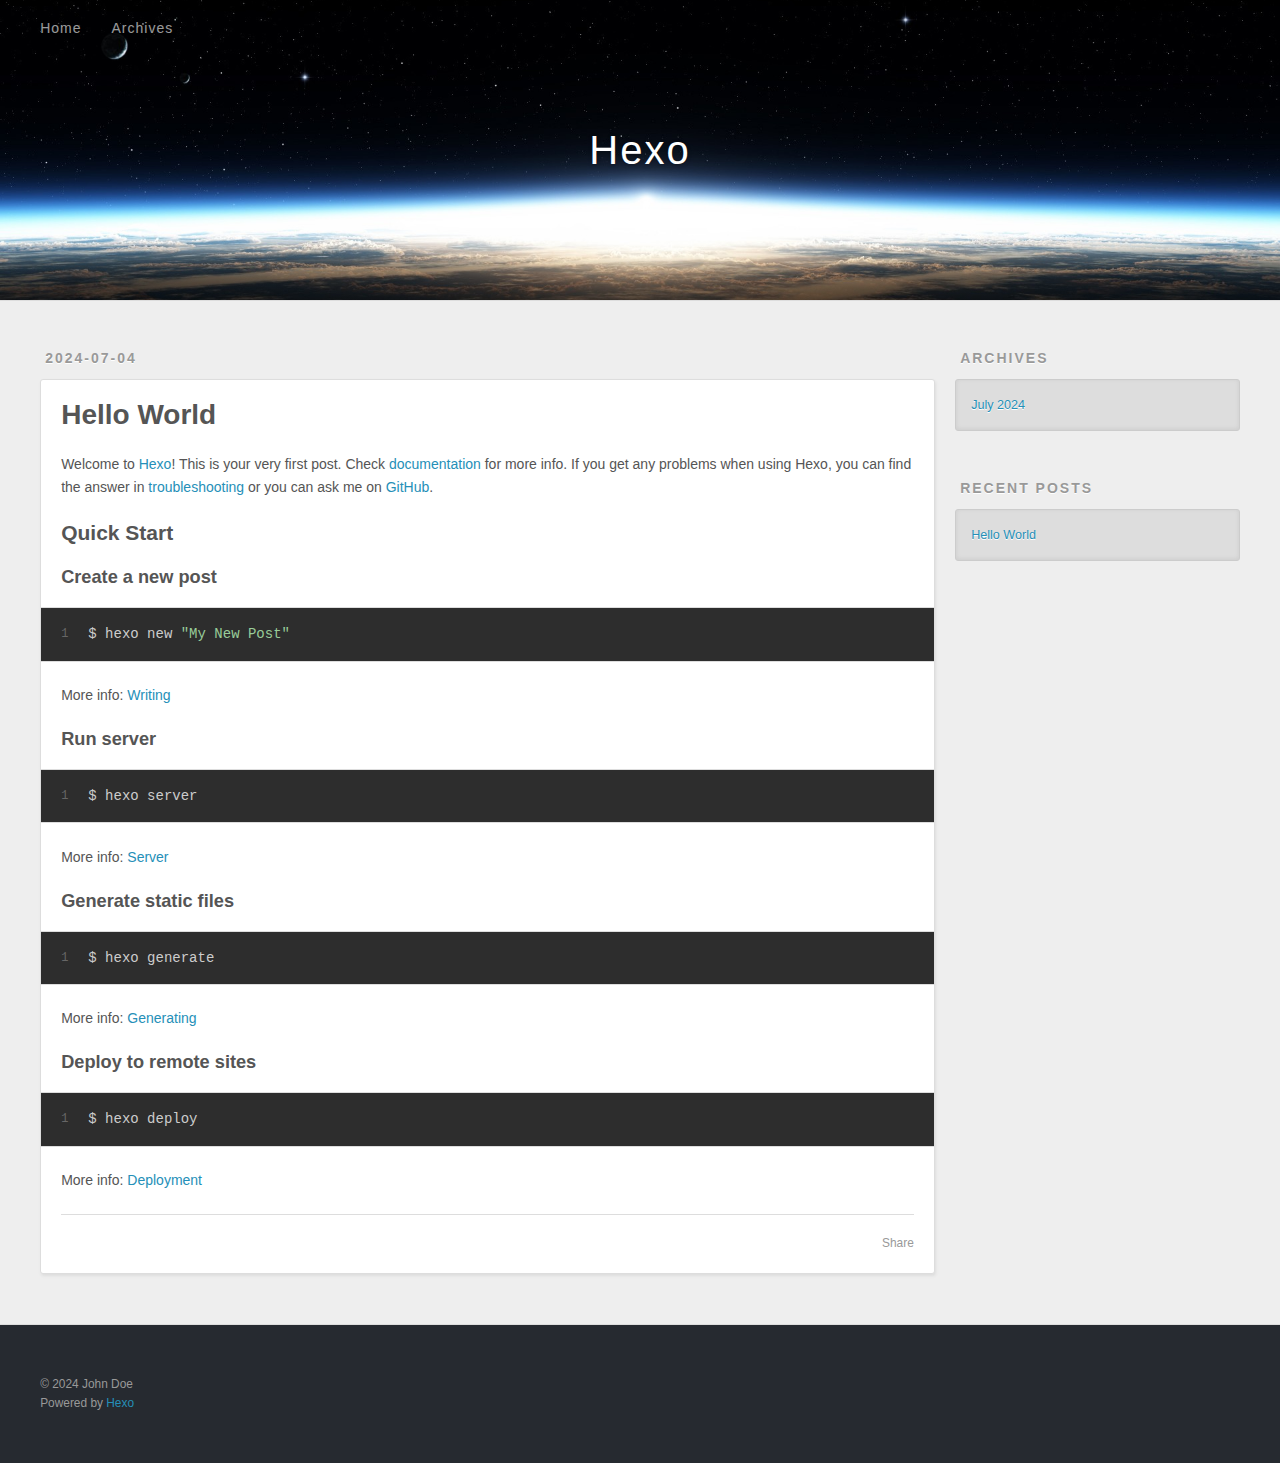
==== index.html @ 5d7293ec "Site updated: 2024-07-04 02:54:31" ====
<!DOCTYPE html>
<html>
<head>
  <meta charset="utf-8">
  
  
  <title>Hexo</title>
  <meta name="viewport" content="width=device-width, initial-scale=1, shrink-to-fit=no">
  <meta property="og:type" content="website">
<meta property="og:title" content="Hexo">
<meta property="og:url" content="http://example.com/index.html">
<meta property="og:site_name" content="Hexo">
<meta property="og:locale" content="en_US">
<meta property="article:author" content="John Doe">
<meta name="twitter:card" content="summary">
  
    <link rel="alternate" href="/atom.xml" title="Hexo" type="application/atom+xml">
  
  
    <link rel="shortcut icon" href="/favicon.png">
  
  
  
<link rel="stylesheet" href="/css/style.css">

  
    
<link rel="stylesheet" href="/fancybox/jquery.fancybox.min.css">

  
  
<meta name="generator" content="Hexo 7.3.0"></head>

<body>
  <div id="container">
    <div id="wrap">
      <header id="header">
  <div id="banner"></div>
  <div id="header-outer" class="outer">
    <div id="header-title" class="inner">
      <h1 id="logo-wrap">
        <a href="/" id="logo">Hexo</a>
      </h1>
      
    </div>
    <div id="header-inner" class="inner">
      <nav id="main-nav">
        <a id="main-nav-toggle" class="nav-icon"><span class="fa fa-bars"></span></a>
        
          <a class="main-nav-link" href="/">Home</a>
        
          <a class="main-nav-link" href="/archives">Archives</a>
        
      </nav>
      <nav id="sub-nav">
        
        
          <a class="nav-icon" href="/atom.xml" title="RSS Feed"><span class="fa fa-rss"></span></a>
        
        <a class="nav-icon nav-search-btn" title="Search"><span class="fa fa-search"></span></a>
      </nav>
      <div id="search-form-wrap">
        <form action="//google.com/search" method="get" accept-charset="UTF-8" class="search-form"><input type="search" name="q" class="search-form-input" placeholder="Search"><button type="submit" class="search-form-submit">&#xF002;</button><input type="hidden" name="sitesearch" value="http://example.com"></form>
      </div>
    </div>
  </div>
</header>

      <div class="outer">
        <section id="main">
  
    <article id="post-hello-world" class="h-entry article article-type-post" itemprop="blogPost" itemscope itemtype="https://schema.org/BlogPosting">
  <div class="article-meta">
    <a href="/2024/07/04/hello-world/" class="article-date">
  <time class="dt-published" datetime="2024-07-03T16:34:32.944Z" itemprop="datePublished">2024-07-04</time>
</a>
    
  </div>
  <div class="article-inner">
    
    
      <header class="article-header">
        
  
    <h1 itemprop="name">
      <a class="p-name article-title" href="/2024/07/04/hello-world/">Hello World</a>
    </h1>
  

      </header>
    
    <div class="e-content article-entry" itemprop="articleBody">
      
        <p>Welcome to <a target="_blank" rel="noopener" href="https://hexo.io/">Hexo</a>! This is your very first post. Check <a target="_blank" rel="noopener" href="https://hexo.io/docs/">documentation</a> for more info. If you get any problems when using Hexo, you can find the answer in <a target="_blank" rel="noopener" href="https://hexo.io/docs/troubleshooting.html">troubleshooting</a> or you can ask me on <a target="_blank" rel="noopener" href="https://github.com/hexojs/hexo/issues">GitHub</a>.</p>
<h2 id="Quick-Start"><a href="#Quick-Start" class="headerlink" title="Quick Start"></a>Quick Start</h2><h3 id="Create-a-new-post"><a href="#Create-a-new-post" class="headerlink" title="Create a new post"></a>Create a new post</h3><figure class="highlight bash"><table><tr><td class="gutter"><pre><span class="line">1</span><br></pre></td><td class="code"><pre><span class="line">$ hexo new <span class="string">&quot;My New Post&quot;</span></span><br></pre></td></tr></table></figure>

<p>More info: <a target="_blank" rel="noopener" href="https://hexo.io/docs/writing.html">Writing</a></p>
<h3 id="Run-server"><a href="#Run-server" class="headerlink" title="Run server"></a>Run server</h3><figure class="highlight bash"><table><tr><td class="gutter"><pre><span class="line">1</span><br></pre></td><td class="code"><pre><span class="line">$ hexo server</span><br></pre></td></tr></table></figure>

<p>More info: <a target="_blank" rel="noopener" href="https://hexo.io/docs/server.html">Server</a></p>
<h3 id="Generate-static-files"><a href="#Generate-static-files" class="headerlink" title="Generate static files"></a>Generate static files</h3><figure class="highlight bash"><table><tr><td class="gutter"><pre><span class="line">1</span><br></pre></td><td class="code"><pre><span class="line">$ hexo generate</span><br></pre></td></tr></table></figure>

<p>More info: <a target="_blank" rel="noopener" href="https://hexo.io/docs/generating.html">Generating</a></p>
<h3 id="Deploy-to-remote-sites"><a href="#Deploy-to-remote-sites" class="headerlink" title="Deploy to remote sites"></a>Deploy to remote sites</h3><figure class="highlight bash"><table><tr><td class="gutter"><pre><span class="line">1</span><br></pre></td><td class="code"><pre><span class="line">$ hexo deploy</span><br></pre></td></tr></table></figure>

<p>More info: <a target="_blank" rel="noopener" href="https://hexo.io/docs/one-command-deployment.html">Deployment</a></p>

      
    </div>
    <footer class="article-footer">
      <a data-url="http://example.com/2024/07/04/hello-world/" data-id="cly675mfr0000d0tqejkzfpjq" data-title="Hello World" class="article-share-link"><span class="fa fa-share">Share</span></a>
      
      
      
    </footer>
  </div>
  
</article>



  


</section>
        
          <aside id="sidebar">
  
    

  
    

  
    
  
    
  <div class="widget-wrap">
    <h3 class="widget-title">Archives</h3>
    <div class="widget">
      <ul class="archive-list"><li class="archive-list-item"><a class="archive-list-link" href="/archives/2024/07/">July 2024</a></li></ul>
    </div>
  </div>


  
    
  <div class="widget-wrap">
    <h3 class="widget-title">Recent Posts</h3>
    <div class="widget">
      <ul>
        
          <li>
            <a href="/2024/07/04/hello-world/">Hello World</a>
          </li>
        
      </ul>
    </div>
  </div>

  
</aside>
        
      </div>
      <footer id="footer">
  
  <div class="outer">
    <div id="footer-info" class="inner">
      
      &copy; 2024 John Doe<br>
      Powered by <a href="https://hexo.io/" target="_blank">Hexo</a>
    </div>
  </div>
</footer>

    </div>
    <nav id="mobile-nav">
  
    <a href="/" class="mobile-nav-link">Home</a>
  
    <a href="/archives" class="mobile-nav-link">Archives</a>
  
</nav>
    


<script src="/js/jquery-3.6.4.min.js"></script>



  
<script src="/fancybox/jquery.fancybox.min.js"></script>




<script src="/js/script.js"></script>





  </div>
</body>
</html>
---- css/style.css ----
body {
  width: 100%;
}
body:before,
body:after {
  content: "";
  display: table;
}
body:after {
  clear: both;
}
html,
body,
div,
span,
applet,
object,
iframe,
h1,
h2,
h3,
h4,
h5,
h6,
p,
blockquote,
pre,
a,
abbr,
acronym,
address,
big,
cite,
code,
del,
dfn,
em,
img,
ins,
kbd,
q,
s,
samp,
small,
strike,
strong,
sub,
sup,
tt,
var,
dl,
dt,
dd,
ol,
ul,
li,
fieldset,
form,
label,
legend,
table,
caption,
tbody,
tfoot,
thead,
tr,
th,
td {
  margin: 0;
  padding: 0;
  border: 0;
  outline: 0;
  font-weight: inherit;
  font-style: inherit;
  font-family: inherit;
  font-size: 100%;
  vertical-align: baseline;
}
body {
  line-height: 1;
  color: #000;
  background: #fff;
}
ol,
ul {
  list-style: none;
}
table {
  border-collapse: separate;
  border-spacing: 0;
  vertical-align: middle;
}
caption,
th,
td {
  text-align: left;
  font-weight: normal;
  vertical-align: middle;
}
a img {
  border: none;
}
input,
button {
  margin: 0;
  padding: 0;
}
input::-moz-focus-inner,
button::-moz-focus-inner {
  border: 0;
  padding: 0;
}
html,
body,
#container {
  height: 100%;
}
body {
  background: #eee;
  font: 14px -apple-system, BlinkMacSystemFont, "Segoe UI", "Roboto", "Oxygen", "Ubuntu", "Cantarell", "Fira Sans", "Droid Sans", "Helvetica Neue", sans-serif;
  -webkit-text-size-adjust: 100%;
}
.outer {
  max-width: 1220px;
  margin: 0 auto;
  padding: 0 20px;
}
.outer:before,
.outer:after {
  content: "";
  display: table;
}
.outer:after {
  clear: both;
}
.inner {
  display: inline;
  float: left;
  width: 98.33333333333333%;
  margin: 0 0.833333333333333%;
}
.left,
.alignleft {
  float: left;
}
.right,
.alignright {
  float: right;
}
.clear {
  clear: both;
}
#container {
  position: relative;
}
.mobile-nav-on {
  overflow: hidden;
}
#wrap {
  height: 100%;
  width: 100%;
  position: absolute;
  top: 0;
  left: 0;
  -webkit-transition: 0.2s ease-out;
  -moz-transition: 0.2s ease-out;
  -ms-transition: 0.2s ease-out;
  transition: 0.2s ease-out;
  z-index: 1;
  background: #eee;
}
.mobile-nav-on #wrap {
  left: 280px;
}
@media screen and (min-width: 768px) {
  #main {
    display: inline;
    float: left;
    width: 73.33333333333333%;
    margin: 0 0.833333333333333%;
  }
}
.article-date,
.article-category-link,
.archive-year,
.widget-title {
  text-decoration: none;
  text-transform: uppercase;
  letter-spacing: 2px;
  color: #999;
  margin-bottom: 1em;
  margin-left: 5px;
  line-height: 1em;
  text-shadow: 0 1px #fff;
  font-weight: bold;
}
.article-inner,
.archive-article-inner {
  background: #fff;
  -webkit-box-shadow: 1px 2px 3px #ddd;
  box-shadow: 1px 2px 3px #ddd;
  border: 1px solid #ddd;
  border-radius: 3px;
}
.article-entry h1,
.widget h1 {
  font-size: 2em;
}
.article-entry h2,
.widget h2 {
  font-size: 1.5em;
}
.article-entry h3,
.widget h3 {
  font-size: 1.3em;
}
.article-entry h4,
.widget h4 {
  font-size: 1.2em;
}
.article-entry h5,
.widget h5 {
  font-size: 1em;
}
.article-entry h6,
.widget h6 {
  font-size: 1em;
  color: #999;
}
.article-entry hr,
.widget hr {
  border: 1px dashed #ddd;
}
.article-entry strong,
.widget strong {
  font-weight: bold;
}
.article-entry em,
.widget em,
.article-entry cite,
.widget cite {
  font-style: italic;
}
.article-entry sup,
.widget sup,
.article-entry sub,
.widget sub {
  font-size: 0.75em;
  line-height: 0;
  position: relative;
  vertical-align: baseline;
}
.article-entry sup,
.widget sup {
  top: -0.5em;
}
.article-entry sub,
.widget sub {
  bottom: -0.2em;
}
.article-entry small,
.widget small {
  font-size: 0.85em;
}
.article-entry acronym,
.widget acronym,
.article-entry abbr,
.widget abbr {
  border-bottom: 1px dotted;
}
.article-entry ul,
.widget ul,
.article-entry ol,
.widget ol,
.article-entry dl,
.widget dl {
  margin: 0 20px;
  line-height: 1.6em;
}
.article-entry ul ul,
.widget ul ul,
.article-entry ol ul,
.widget ol ul,
.article-entry ul ol,
.widget ul ol,
.article-entry ol ol,
.widget ol ol {
  margin-top: 0;
  margin-bottom: 0;
}
.article-entry ul,
.widget ul {
  list-style: disc;
}
.article-entry ol,
.widget ol {
  list-style: decimal;
}
.article-entry dt,
.widget dt {
  font-weight: bold;
}
#header {
  height: 300px;
  position: relative;
  border-bottom: 1px solid #ddd;
}
#header:before,
#header:after {
  content: "";
  position: absolute;
  left: 0;
  right: 0;
  height: 40px;
}
#header:before {
  top: 0;
  background: -webkit-linear-gradient(rgba(0,0,0,0.2), transparent);
  background: -moz-linear-gradient(rgba(0,0,0,0.2), transparent);
  background: -ms-linear-gradient(rgba(0,0,0,0.2), transparent);
  background: linear-gradient(rgba(0,0,0,0.2), transparent);
}
#header:after {
  bottom: 0;
  background: -webkit-linear-gradient(transparent, rgba(0,0,0,0.2));
  background: -moz-linear-gradient(transparent, rgba(0,0,0,0.2));
  background: -ms-linear-gradient(transparent, rgba(0,0,0,0.2));
  background: linear-gradient(transparent, rgba(0,0,0,0.2));
}
#header-outer {
  height: 100%;
  position: relative;
}
#header-inner {
  position: relative;
  overflow: hidden;
}
#banner {
  position: absolute;
  top: 0;
  left: 0;
  width: 100%;
  height: 100%;
  background: url("images/banner.jpg") center #000;
  background-size: cover;
  z-index: -1;
}
#header-title {
  text-align: center;
  height: 40px;
  position: absolute;
  top: 50%;
  left: 0;
  margin-top: -20px;
}
#logo,
#subtitle {
  text-decoration: none;
  color: #fff;
  font-weight: 300;
  text-shadow: 0 1px 4px rgba(0,0,0,0.3);
}
#logo {
  font-size: 40px;
  line-height: 40px;
  letter-spacing: 2px;
}
#subtitle {
  font-size: 16px;
  line-height: 16px;
  letter-spacing: 1px;
}
#subtitle-wrap {
  margin-top: 16px;
}
#main-nav {
  float: left;
  margin-left: -15px;
}
.nav-icon,
.main-nav-link {
  float: left;
  color: #fff;
  opacity: 0.6;
  text-decoration: none;
  text-shadow: 0 1px rgba(0,0,0,0.2);
  -webkit-transition: opacity 0.2s;
  -moz-transition: opacity 0.2s;
  -ms-transition: opacity 0.2s;
  transition: opacity 0.2s;
  display: block;
  padding: 20px 15px;
}
.nav-icon:hover,
.main-nav-link:hover {
  opacity: 1;
}
.nav-icon {
  text-align: center;
  font-size: 14px;
  width: 14px;
  height: 14px;
  padding: 20px 15px;
  position: relative;
  cursor: pointer;
}
.main-nav-link {
  font-weight: 300;
  letter-spacing: 1px;
}
@media screen and (max-width: 479px) {
  .main-nav-link {
    display: none;
  }
}
#main-nav-toggle {
  display: none;
}
@media screen and (max-width: 479px) {
  #main-nav-toggle {
    display: block;
  }
}
#sub-nav {
  float: right;
  margin-right: -15px;
}
#search-form-wrap {
  position: absolute;
  top: 15px;
  width: 150px;
  height: 30px;
  right: -150px;
  opacity: 0;
  -webkit-transition: 0.2s ease-out;
  -moz-transition: 0.2s ease-out;
  -ms-transition: 0.2s ease-out;
  transition: 0.2s ease-out;
}
#search-form-wrap.on {
  opacity: 1;
  right: 0;
}
@media screen and (max-width: 479px) {
  #search-form-wrap {
    width: 100%;
    right: -100%;
  }
}
.search-form {
  position: absolute;
  top: 0;
  left: 0;
  right: 0;
  background: #fff;
  padding: 5px 15px;
  border-radius: 15px;
  -webkit-box-shadow: 0 0 10px rgba(0,0,0,0.3);
  box-shadow: 0 0 10px rgba(0,0,0,0.3);
}
.search-form-input {
  border: none;
  background: none;
  color: #555;
  width: 100%;
  font: 13px -apple-system, BlinkMacSystemFont, "Segoe UI", "Roboto", "Oxygen", "Ubuntu", "Cantarell", "Fira Sans", "Droid Sans", "Helvetica Neue", sans-serif;
  outline: none;
}
.search-form-input::-webkit-search-results-decoration,
.search-form-input::-webkit-search-cancel-button {
  -webkit-appearance: none;
}
.search-form-submit {
  position: absolute;
  top: 50%;
  right: 10px;
  margin-top: -7px;
  font: 13px ForkAwesome;
  border: none;
  background: none;
  color: #bbb;
  cursor: pointer;
}
.search-form-submit:hover,
.search-form-submit:focus {
  color: #777;
}
.article {
  margin: 50px 0;
}
.article-inner {
  overflow: hidden;
}
.article-meta:before,
.article-meta:after {
  content: "";
  display: table;
}
.article-meta:after {
  clear: both;
}
.article-date {
  float: left;
}
.article-category {
  float: left;
  line-height: 1em;
  color: #ccc;
  text-shadow: 0 1px #fff;
  margin-left: 8px;
}
.article-category:before {
  content: "\2022";
}
.article-category-link {
  margin: 0 12px 1em;
}
.article-header {
  padding: 20px 20px 0;
}
.article-title {
  text-decoration: none;
  font-size: 2em;
  font-weight: bold;
  color: #555;
  line-height: 1.1em;
  -webkit-transition: color 0.2s;
  -moz-transition: color 0.2s;
  -ms-transition: color 0.2s;
  transition: color 0.2s;
}
a.article-title:hover {
  color: #258fb8;
}
.article-entry {
  color: #555;
  padding: 0 20px;
}
.article-entry:before,
.article-entry:after {
  content: "";
  display: table;
}
.article-entry:after {
  clear: both;
}
.article-entry p,
.article-entry table {
  line-height: 1.6em;
  margin: 1.6em 0;
}
.article-entry h1,
.article-entry h2,
.article-entry h3,
.article-entry h4,
.article-entry h5,
.article-entry h6 {
  font-weight: bold;
}
.article-entry h1,
.article-entry h2,
.article-entry h3,
.article-entry h4,
.article-entry h5,
.article-entry h6 {
  line-height: 1.1em;
  margin: 1.1em 0;
}
.article-entry a {
  color: #258fb8;
  text-decoration: none;
}
.article-entry a:hover {
  text-decoration: underline;
}
.article-entry ul,
.article-entry ol,
.article-entry dl {
  margin-top: 1.6em;
  margin-bottom: 1.6em;
}
.article-entry img,
.article-entry video {
  max-width: 100%;
  height: auto;
  display: block;
  margin: auto;
}
.article-entry iframe {
  border: none;
}
.article-entry table {
  width: 100%;
  border-collapse: collapse;
  border-spacing: 0;
}
.article-entry th {
  font-weight: bold;
  border-bottom: 3px solid #ddd;
  padding-bottom: 0.5em;
}
.article-entry td {
  border-bottom: 1px solid #ddd;
  padding: 10px 0;
}
.article-entry blockquote {
  font-family: Georgia, "Times New Roman", serif;
  margin: 1.6em 20px;
  text-align: center;
}
.article-entry blockquote footer {
  font-size: 14px;
  margin: 1.6em 0;
  font-family: -apple-system, BlinkMacSystemFont, "Segoe UI", "Roboto", "Oxygen", "Ubuntu", "Cantarell", "Fira Sans", "Droid Sans", "Helvetica Neue", sans-serif;
}
.article-entry blockquote footer cite:before {
  content: "—";
  padding: 0 0.5em;
}
.article-entry .pullquote {
  text-align: left;
  width: 45%;
  margin: 0;
}
.article-entry .pullquote.left {
  margin-left: 0.5em;
  margin-right: 1em;
}
.article-entry .pullquote.right {
  margin-right: 0.5em;
  margin-left: 1em;
}
.article-entry .caption {
  color: #999;
  display: block;
  font-size: 0.9em;
  margin-top: 0.5em;
  position: relative;
  text-align: center;
}
.article-entry .video-container {
  position: relative;
  padding-top: 56.25%;
  height: 0;
  overflow: hidden;
}
.article-entry .video-container iframe,
.article-entry .video-container object,
.article-entry .video-container embed {
  position: absolute;
  top: 0;
  left: 0;
  width: 100%;
  height: 100%;
  margin-top: 0;
}
.article-more-link a {
  display: inline-block;
  line-height: 1em;
  padding: 6px 15px;
  border-radius: 15px;
  background: #eee;
  color: #999;
  text-shadow: 0 1px #fff;
  text-decoration: none;
}
.article-more-link a:hover {
  background: #258fb8;
  color: #fff;
  text-decoration: none;
  text-shadow: 0 1px #1e7293;
}
.article-footer {
  font-size: 0.85em;
  line-height: 1.6em;
  border-top: 1px solid #ddd;
  padding-top: 1.6em;
  margin: 0 20px 20px;
}
.article-footer:before,
.article-footer:after {
  content: "";
  display: table;
}
.article-footer:after {
  clear: both;
}
.article-footer a {
  color: #999;
  text-decoration: none;
}
.article-footer a:hover {
  color: #555;
}
.article-tag-list-item {
  float: left;
  margin-right: 10px;
}
.article-tag-list-link:before {
  content: "#";
}
.article-comment-link {
  float: right;
}
.article-comment-link:before {
  padding-right: 8px;
}
.article-share-link {
  cursor: pointer;
  float: right;
  margin-left: 20px;
}
.article-share-link:before {
  padding-right: 6px;
}
#article-nav {
  position: relative;
}
#article-nav:before,
#article-nav:after {
  content: "";
  display: table;
}
#article-nav:after {
  clear: both;
}
@media screen and (min-width: 768px) {
  #article-nav {
    margin: 50px 0;
  }
  #article-nav:before {
    width: 8px;
    height: 8px;
    position: absolute;
    top: 50%;
    left: 50%;
    margin-top: -4px;
    margin-left: -4px;
    content: "";
    border-radius: 50%;
    background: #ddd;
    -webkit-box-shadow: 0 1px 2px #fff;
    box-shadow: 0 1px 2px #fff;
  }
}
.article-nav-link-wrap {
  text-decoration: none;
  text-shadow: 0 1px #fff;
  color: #999;
  -webkit-box-sizing: border-box;
  -moz-box-sizing: border-box;
  box-sizing: border-box;
  margin-top: 50px;
  text-align: center;
  display: block;
}
.article-nav-link-wrap:hover {
  color: #555;
}
@media screen and (min-width: 768px) {
  .article-nav-link-wrap {
    width: 50%;
    margin-top: 0;
  }
}
@media screen and (min-width: 768px) {
  #article-nav-newer {
    float: left;
    text-align: right;
    padding-right: 20px;
  }
}
@media screen and (min-width: 768px) {
  #article-nav-older {
    float: right;
    text-align: left;
    padding-left: 20px;
  }
}
.article-nav-caption {
  text-transform: uppercase;
  letter-spacing: 2px;
  color: #ddd;
  line-height: 1em;
  font-weight: bold;
}
#article-nav-newer .article-nav-caption {
  margin-right: -2px;
}
.article-nav-title {
  font-size: 0.85em;
  line-height: 1.6em;
  margin-top: 0.5em;
}
.article-share-box {
  position: absolute;
  display: none;
  background: #fff;
  -webkit-box-shadow: 1px 2px 10px rgba(0,0,0,0.2);
  box-shadow: 1px 2px 10px rgba(0,0,0,0.2);
  border-radius: 3px;
  margin-left: -145px;
  overflow: hidden;
  z-index: 1;
}
.article-share-box.on {
  display: block;
}
.article-share-input {
  width: 100%;
  background: none;
  -webkit-box-sizing: border-box;
  -moz-box-sizing: border-box;
  box-sizing: border-box;
  font: 14px -apple-system, BlinkMacSystemFont, "Segoe UI", "Roboto", "Oxygen", "Ubuntu", "Cantarell", "Fira Sans", "Droid Sans", "Helvetica Neue", sans-serif;
  padding: 0 15px;
  color: #555;
  outline: none;
  border: 1px solid #ddd;
  border-radius: 3px 3px 0 0;
  height: 36px;
  line-height: 36px;
}
.article-share-links {
  background: #eee;
}
.article-share-links:before,
.article-share-links:after {
  content: "";
  display: table;
}
.article-share-links:after {
  clear: both;
}
.article-share-twitter,
.article-share-facebook,
.article-share-pinterest,
.article-share-linkedin {
  width: 50px;
  height: 36px;
  display: block;
  float: left;
  position: relative;
  color: #999;
  text-shadow: 0 1px #fff;
}
.article-share-twitter:before,
.article-share-facebook:before,
.article-share-pinterest:before,
.article-share-linkedin:before {
  font-size: 20px;
  width: 20px;
  height: 20px;
  position: absolute;
  top: 50%;
  left: 50%;
  margin-top: -10px;
  margin-left: -10px;
  text-align: center;
}
.article-share-twitter:hover,
.article-share-facebook:hover,
.article-share-pinterest:hover,
.article-share-linkedin:hover {
  color: #fff;
}
.article-share-twitter:hover {
  background: #00aced;
  text-shadow: 0 1px #008abe;
}
.article-share-facebook:hover {
  background: #3b5998;
  text-shadow: 0 1px #2f477a;
}
.article-share-pinterest:hover {
  background: #cb2027;
  text-shadow: 0 1px #a21a1f;
}
.article-share-linkedin:hover {
  background: #0077b5;
  text-shadow: 0 1px #005f91;
}
.article-gallery {
  background: #000;
  position: relative;
}
.article-gallery-photos {
  position: relative;
  overflow: hidden;
}
.article-gallery-img {
  display: none;
  max-width: 100%;
}
.article-gallery-img:first-child {
  display: block;
}
.article-gallery-img.loaded {
  position: absolute;
  display: block;
}
.article-gallery-img img {
  display: block;
  max-width: 100%;
  margin: 0 auto;
}
#comments {
  background: #fff;
  -webkit-box-shadow: 1px 2px 3px #ddd;
  box-shadow: 1px 2px 3px #ddd;
  padding: 20px;
  border: 1px solid #ddd;
  border-radius: 3px;
  margin: 50px 0;
}
#comments a {
  color: #258fb8;
}
.archives-wrap {
  margin: 50px 0;
}
.archives:before,
.archives:after {
  content: "";
  display: table;
}
.archives:after {
  clear: both;
}
.archive-year-wrap {
  margin-bottom: 1em;
}
.archives {
  -webkit-column-gap: 10px;
  -moz-column-gap: 10px;
  column-gap: 10px;
}
@media screen and (min-width: 480px) and (max-width: 767px) {
  .archives {
    -webkit-column-count: 2;
    -moz-column-count: 2;
    column-count: 2;
  }
}
@media screen and (min-width: 768px) {
  .archives {
    -webkit-column-count: 3;
    -moz-column-count: 3;
    column-count: 3;
  }
}
.archive-article {
  -webkit-column-break-inside: avoid;
  page-break-inside: avoid;
  overflow: hidden;
  break-inside: avoid-column;
}
.archive-article-inner {
  padding: 10px;
  margin-bottom: 15px;
}
.archive-article-title {
  text-decoration: none;
  font-weight: bold;
  color: #555;
  -webkit-transition: color 0.2s;
  -moz-transition: color 0.2s;
  -ms-transition: color 0.2s;
  transition: color 0.2s;
  line-height: 1.6em;
}
.archive-article-title:hover {
  color: #258fb8;
}
.archive-article-footer {
  margin-top: 1em;
}
.archive-article-date {
  color: #999;
  text-decoration: none;
  font-size: 0.85em;
  line-height: 1em;
  margin-bottom: 0.5em;
  display: block;
}
#page-nav {
  margin: 50px auto;
  background: #fff;
  -webkit-box-shadow: 1px 2px 3px #ddd;
  box-shadow: 1px 2px 3px #ddd;
  border: 1px solid #ddd;
  border-radius: 3px;
  text-align: center;
  color: #999;
  overflow: hidden;
}
#page-nav:before,
#page-nav:after {
  content: "";
  display: table;
}
#page-nav:after {
  clear: both;
}
#page-nav a,
#page-nav span {
  padding: 10px 20px;
  line-height: 1;
  height: 2ex;
}
#page-nav a {
  color: #999;
  text-decoration: none;
}
#page-nav a:hover {
  background: #999;
  color: #fff;
}
#page-nav .prev {
  float: left;
}
#page-nav .next {
  float: right;
}
#page-nav .page-number {
  display: inline-block;
}
@media screen and (max-width: 479px) {
  #page-nav .page-number {
    display: none;
  }
}
#page-nav .current {
  color: #555;
  font-weight: bold;
}
#page-nav .space {
  color: #ddd;
}
#footer {
  background: #262a30;
  padding: 50px 0;
  border-top: 1px solid #ddd;
  color: #999;
}
#footer a {
  color: #258fb8;
  text-decoration: none;
}
#footer a:hover {
  text-decoration: underline;
}
#footer-info {
  line-height: 1.6em;
  font-size: 0.85em;
}
.article-entry pre,
.article-entry .highlight {
  background: #2d2d2d;
  margin: 0 -20px;
  padding: 15px 20px;
  border-style: solid;
  border-color: #ddd;
  border-width: 1px 0;
  overflow: auto;
  color: #ccc;
  line-height: 22.400000000000002px;
}
.article-entry .highlight .gutter pre,
.article-entry .gist .gist-file .gist-data .line-numbers {
  color: #666;
  font-size: 0.85em;
}
.article-entry pre,
.article-entry code {
  font-family: "Source Code Pro", Consolas, Monaco, Menlo, Consolas, monospace;
}
.article-entry code {
  background: #eee;
  text-shadow: 0 1px #fff;
  padding: 0 0.3em;
}
.article-entry pre code {
  background: none;
  text-shadow: none;
  padding: 0;
}
.article-entry .highlight pre {
  border: none;
  margin: 0;
  padding: 0;
}
.article-entry .highlight table {
  margin: 0;
  width: auto;
}
.article-entry .highlight td {
  border: none;
  padding: 0;
}
.article-entry .highlight figcaption {
  font-size: 0.85em;
  color: #999;
  line-height: 1em;
  margin-bottom: 1em;
}
.article-entry .highlight figcaption:before,
.article-entry .highlight figcaption:after {
  content: "";
  display: table;
}
.article-entry .highlight figcaption:after {
  clear: both;
}
.article-entry .highlight figcaption a {
  float: right;
}
.article-entry .highlight .gutter {
  -moz-user-select: none;
  -ms-user-select: none;
  -webkit-user-select: none;
  -webkit-user-select: none;
  -moz-user-select: none;
  -ms-user-select: none;
  user-select: none;
}
.article-entry .highlight .gutter pre {
  text-align: right;
  padding-right: 20px;
}
.article-entry .highlight .line {
  height: 22.400000000000002px;
}
.article-entry .highlight .line.marked {
  background: #515151;
}
.article-entry .gist {
  margin: 0 -20px;
  border-style: solid;
  border-color: #ddd;
  border-width: 1px 0;
  background: #2d2d2d;
  padding: 15px 20px 15px 0;
}
.article-entry .gist .gist-file {
  border: none;
  font-family: "Source Code Pro", Consolas, Monaco, Menlo, Consolas, monospace;
  margin: 0;
}
.article-entry .gist .gist-file .gist-data {
  background: none;
  border: none;
}
.article-entry .gist .gist-file .gist-data .line-numbers {
  background: none;
  border: none;
  padding: 0 20px 0 0;
}
.article-entry .gist .gist-file .gist-data .line-data {
  padding: 0 !important;
}
.article-entry .gist .gist-file .highlight {
  margin: 0;
  padding: 0;
  border: none;
}
.article-entry .gist .gist-file .gist-meta {
  background: #2d2d2d;
  color: #999;
  font: 0.85em -apple-system, BlinkMacSystemFont, "Segoe UI", "Roboto", "Oxygen", "Ubuntu", "Cantarell", "Fira Sans", "Droid Sans", "Helvetica Neue", sans-serif;
  text-shadow: 0 0;
  padding: 0;
  margin-top: 1em;
  margin-left: 20px;
}
.article-entry .gist .gist-file .gist-meta a {
  color: #258fb8;
  font-weight: normal;
}
.article-entry .gist .gist-file .gist-meta a:hover {
  text-decoration: underline;
}
pre .comment,
pre .title {
  color: #999;
}
pre .variable,
pre .attribute,
pre .tag,
pre .regexp,
pre .ruby .constant,
pre .xml .tag .title,
pre .xml .pi,
pre .xml .doctype,
pre .html .doctype,
pre .css .id,
pre .css .class,
pre .css .pseudo {
  color: #f2777a;
}
pre .number,
pre .preprocessor,
pre .built_in,
pre .literal,
pre .params,
pre .constant {
  color: #f99157;
}
pre .class,
pre .ruby .class .title,
pre .css .rules .attribute {
  color: #9c9;
}
pre .string,
pre .value,
pre .inheritance,
pre .header,
pre .ruby .symbol,
pre .xml .cdata {
  color: #9c9;
}
pre .css .hexcolor {
  color: #6cc;
}
pre .function,
pre .python .decorator,
pre .python .title,
pre .ruby .function .title,
pre .ruby .title .keyword,
pre .perl .sub,
pre .javascript .title,
pre .coffeescript .title {
  color: #69c;
}
pre .keyword,
pre .javascript .function {
  color: #c9c;
}
@media screen and (max-width: 479px) {
  #mobile-nav {
    position: absolute;
    top: 0;
    left: 0;
    width: 280px;
    height: 100%;
    background: #191919;
    border-right: 1px solid #fff;
  }
}
@media screen and (max-width: 479px) {
  .mobile-nav-link {
    display: block;
    color: #999;
    text-decoration: none;
    padding: 15px 20px;
    font-weight: bold;
  }
  .mobile-nav-link:hover {
    color: #fff;
  }
}
@media screen and (min-width: 768px) {
  #sidebar {
    display: inline;
    float: left;
    width: 23.333333333333332%;
    margin: 0 0.833333333333333%;
  }
}
.widget-wrap {
  margin: 50px 0;
}
.widget {
  color: #777;
  text-shadow: 0 1px #fff;
  background: #ddd;
  -webkit-box-shadow: 0 -1px 4px #ccc inset;
  box-shadow: 0 -1px 4px #ccc inset;
  border: 1px solid #ccc;
  padding: 15px;
  border-radius: 3px;
}
.widget a {
  color: #258fb8;
  text-decoration: none;
}
.widget a:hover {
  text-decoration: underline;
}
.widget ul ul,
.widget ol ul,
.widget dl ul,
.widget ul ol,
.widget ol ol,
.widget dl ol,
.widget ul dl,
.widget ol dl,
.widget dl dl {
  margin-left: 15px;
  list-style: disc;
}
.widget {
  line-height: 1.6em;
  word-wrap: break-word;
  font-size: 0.9em;
}
.widget ul,
.widget ol {
  list-style: none;
  margin: 0;
}
.widget ul ul,
.widget ol ul,
.widget ul ol,
.widget ol ol {
  margin: 0 20px;
}
.widget ul ul,
.widget ol ul {
  list-style: disc;
}
.widget ul ol,
.widget ol ol {
  list-style: decimal;
}
.category-list-count,
.tag-list-count,
.archive-list-count {
  padding-left: 5px;
  color: #999;
  font-size: 0.85em;
}
.category-list-count:before,
.tag-list-count:before,
.archive-list-count:before {
  content: "(";
}
.category-list-count:after,
.tag-list-count:after,
.archive-list-count:after {
  content: ")";
}
.tagcloud a {
  margin-right: 5px;
  display: inline-block;
}
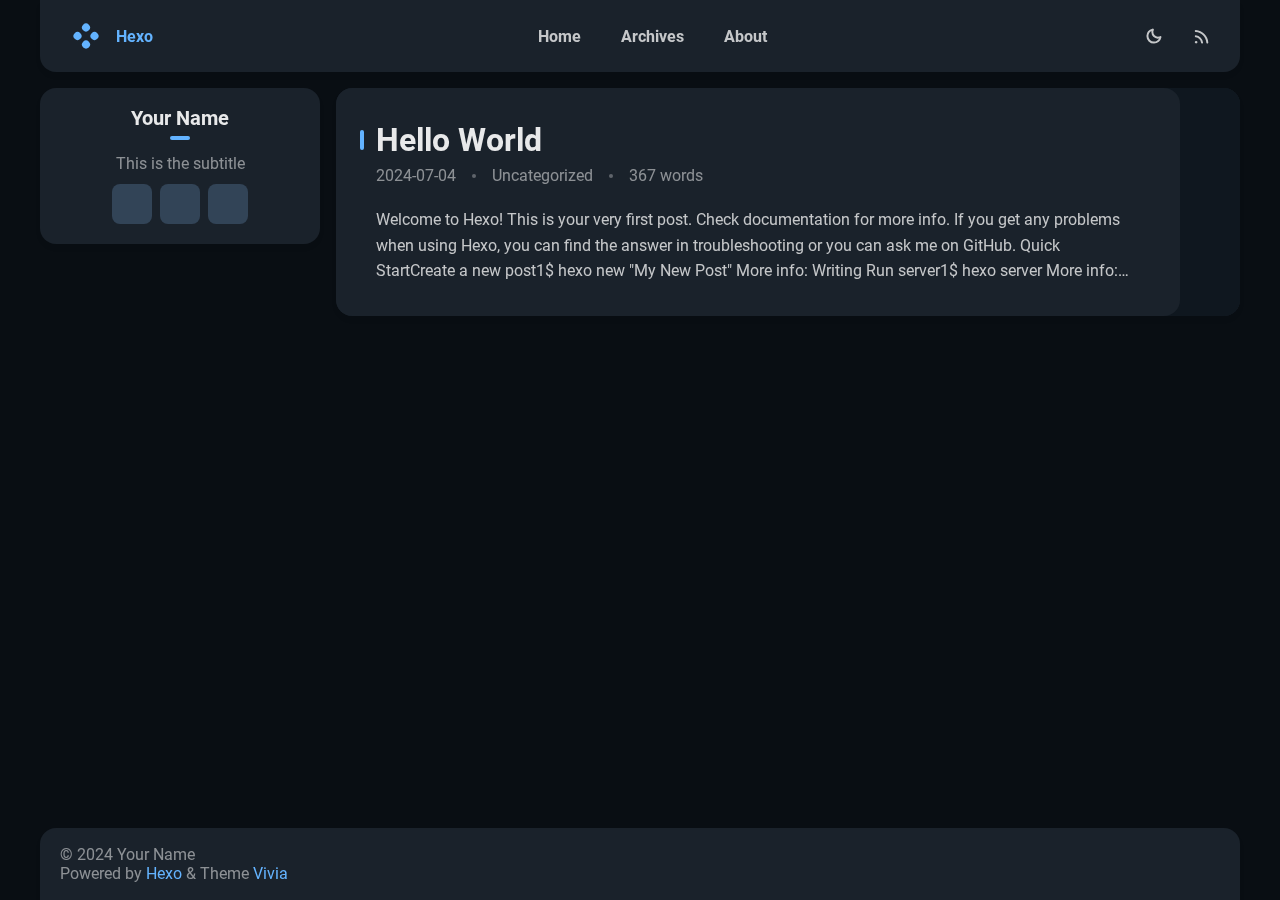
==== commit 19f91f53: "Site updated: 2024-07-04 12:51:44" ====
--- a/index.html
+++ b/index.html
@@ -1,11 +1,25 @@
 <!DOCTYPE html>
-<html>
+
+
+<html theme="dark" showBanner="true" hasBanner="false" > 
+<link href="https://cdn.staticfile.org/font-awesome/6.4.2/css/fontawesome.min.css" rel="stylesheet">
+<link href="https://cdn.staticfile.org/font-awesome/6.4.2/css/brands.min.css" rel="stylesheet">
+<link href="https://cdn.staticfile.org/font-awesome/6.4.2/css/solid.min.css" rel="stylesheet">
+<script src="/js/color.global.min.js" ></script>
+<script src="/js/load-settings.js" ></script>
 <head>
   <meta charset="utf-8">
   
   
+  
+
+  
   <title>Hexo</title>
   <meta name="viewport" content="width=device-width, initial-scale=1, shrink-to-fit=no">
+
+  <link rel="preload" href="/css/fonts/Roboto-Regular.ttf" as="font" type="font/ttf" crossorigin="anonymous">
+  <link rel="preload" href="/css/fonts/Roboto-Bold.ttf" as="font" type="font/ttf" crossorigin="anonymous">
+
   <meta property="og:type" content="website">
 <meta property="og:title" content="Hexo">
 <meta property="og:url" content="http://example.com/index.html">
@@ -17,189 +31,248 @@
     <link rel="alternate" href="/atom.xml" title="Hexo" type="application/atom+xml">
   
   
-    <link rel="shortcut icon" href="/favicon.png">
+    <link rel="icon" media="(prefers-color-scheme: light)" href="/images/favicon-light-32.png" sizes="32x32">
+    <link rel="icon" media="(prefers-color-scheme: light)" href="/images/favicon-light-128.png" sizes="128x128">
+    <link rel="icon" media="(prefers-color-scheme: light)" href="/images/favicon-light-180.png" sizes="180x180">
+    <link rel="icon" media="(prefers-color-scheme: light)" href="/images/favicon-light-192.png" sizes="192x192">
+    <link rel="icon" media="(prefers-color-scheme: dark)" href="/images/favicon-dark-32.png" sizes="32x32">
+    <link rel="icon" media="(prefers-color-scheme: dark)" href="/images/favicon-dark-128.png" sizes="128x128">
+    <link rel="icon" media="(prefers-color-scheme: dark)" href="/images/favicon-dark-180.png" sizes="180x180">
+    <link rel="icon" media="(prefers-color-scheme: dark)" href="/images/favicon-dark-192.png" sizes="192x192">
   
   
   
 <link rel="stylesheet" href="/css/style.css">
 
-  
-    
-<link rel="stylesheet" href="/fancybox/jquery.fancybox.min.css">
-
-  
-  
 <meta name="generator" content="Hexo 7.3.0"></head>
 
 <body>
-  <div id="container">
-    <div id="wrap">
-      <header id="header">
-  <div id="banner"></div>
-  <div id="header-outer" class="outer">
-    <div id="header-title" class="inner">
-      <h1 id="logo-wrap">
-        <a href="/" id="logo">Hexo</a>
+  
+   
+  <div id="main-grid" class="  ">
+    <div id="nav" class=" is_home "  >
+      <navbar id="navbar">
+  <nav id="title-nav">
+    <a href="/">
+      <div id="vivia-logo">
+        <div class="dot"></div>
+        <div class="dot"></div>
+        <div class="dot"></div>
+        <div class="dot"></div>
+      </div>
+      <div>Hexo </div>
+    </a>
+  </nav>
+  <nav id="main-nav">
+    
+      <a class="main-nav-link" href="/">Home</a>
+    
+      <a class="main-nav-link" href="/archives">Archives</a>
+    
+      <a class="main-nav-link" href="/about">About</a>
+    
+  </nav>
+  <nav id="sub-nav">
+    <a id="theme-btn" class="nav-icon">
+      <span class="light-mode-icon"><svg xmlns="http://www.w3.org/2000/svg" height="20" viewBox="0 -960 960 960" width="20"><path d="M438.5-829.913v-48q0-17.452 11.963-29.476 11.964-12.024 29.326-12.024 17.363 0 29.537 12.024t12.174 29.476v48q0 17.452-11.963 29.476-11.964 12.024-29.326 12.024-17.363 0-29.537-12.024T438.5-829.913Zm0 747.826v-48q0-17.452 11.963-29.476 11.964-12.024 29.326-12.024 17.363 0 29.537 12.024t12.174 29.476v48q0 17.452-11.963 29.476-11.964 12.024-29.326 12.024-17.363 0-29.537-12.024T438.5-82.087ZM877.913-438.5h-48q-17.452 0-29.476-11.963-12.024-11.964-12.024-29.326 0-17.363 12.024-29.537t29.476-12.174h48q17.452 0 29.476 11.963 12.024 11.964 12.024 29.326 0 17.363-12.024 29.537T877.913-438.5Zm-747.826 0h-48q-17.452 0-29.476-11.963-12.024-11.964-12.024-29.326 0-17.363 12.024-29.537T82.087-521.5h48q17.452 0 29.476 11.963 12.024 11.964 12.024 29.326 0 17.363-12.024 29.537T130.087-438.5Zm660.174-290.87-34.239 32q-12.913 12.674-29.565 12.174-16.653-.5-29.327-13.174-12.674-12.673-12.554-28.826.12-16.152 12.794-28.826l33-35q12.913-12.674 30.454-12.674t30.163 12.847q12.709 12.846 12.328 30.826-.38 17.98-13.054 30.653ZM262.63-203.978l-32 34q-12.913 12.674-30.454 12.674t-30.163-12.847q-12.709-12.846-12.328-30.826.38-17.98 13.054-30.653l33.239-31q12.913-12.674 29.565-12.174 16.653.5 29.327 13.174 12.674 12.673 12.554 28.826-.12 16.152-12.794 28.826Zm466.74 33.239-32-33.239q-12.674-12.913-12.174-29.565.5-16.653 13.174-29.327 12.673-12.674 28.826-13.054 16.152-.38 28.826 12.294l35 33q12.674 12.913 12.674 30.454t-12.847 30.163q-12.846 12.709-30.826 12.328-17.98-.38-30.653-13.054ZM203.978-697.37l-34-33q-12.674-12.913-13.174-29.945-.5-17.033 12.174-29.707t31.326-13.293q18.653-.62 31.326 13.054l32 34.239q11.674 12.913 11.174 29.565-.5 16.653-13.174 29.327-12.673 12.674-28.826 12.554-16.152-.12-28.826-12.794ZM480-240q-100 0-170-70t-70-170q0-100 70-170t170-70q100 0 170 70t70 170q0 100-70 170t-170 70Zm-.247-82q65.703 0 111.475-46.272Q637-414.544 637-480.247t-45.525-111.228Q545.95-637 480.247-637t-111.475 45.525Q323-545.95 323-480.247t45.525 111.975Q414.05-322 479.753-322ZM481-481Z"/></svg></span>
+      <span class="dark-mode-icon"><svg xmlns="http://www.w3.org/2000/svg" height="20" viewBox="0 -960 960 960" width="20"><path d="M480.239-116.413q-152.63 0-258.228-105.478Q116.413-327.37 116.413-480q0-130.935 77.739-227.435t206.304-125.043q43.022-9.631 63.87 10.869t3.478 62.805q-8.891 22.043-14.315 44.463-5.424 22.42-5.424 46.689 0 91.694 64.326 155.879 64.325 64.186 156.218 64.186 24.369 0 46.978-4.946 22.609-4.945 44.413-14.076 42.826-17.369 62.967 1.142 20.142 18.511 10.511 61.054Q807.174-280 712.63-198.206q-94.543 81.793-232.391 81.793Zm0-95q79.783 0 143.337-40.217 63.554-40.218 95.793-108.283-15.608 4.044-31.097 5.326-15.49 1.283-31.859.805-123.706-4.066-210.777-90.539-87.071-86.473-91.614-212.092-.24-16.369.923-31.978 1.164-15.609 5.446-30.978-67.826 32.478-108.282 96.152Q211.652-559.543 211.652-480q0 111.929 78.329 190.258 78.329 78.329 190.258 78.329ZM466.13-465.891Z"/></svg></span>
+    </a>
+    
+      <a id="nav-rss-link" class="nav-icon mobile-hide" href="/atom.xml" title="RSS Feed">
+        <svg xmlns="http://www.w3.org/2000/svg" height="20" viewBox="0 -960 960 960" width="20"><path d="M198-120q-25.846 0-44.23-18.384-18.384-18.385-18.384-44.23 0-25.846 18.384-44.23 18.384-18.385 44.23-18.385 25.846 0 44.23 18.385 18.384 18.384 18.384 44.23 0 25.845-18.384 44.23Q223.846-120 198-120Zm538.385 0q-18.846 0-32.923-13.769-14.076-13.769-15.922-33.23-8.692-100.616-51.077-188.654-42.385-88.039-109.885-155.539-67.5-67.501-155.539-109.885Q283-663.462 182.385-672.154q-19.461-1.846-33.23-16.23-13.769-14.385-13.769-33.846t14.076-32.922q14.077-13.461 32.923-12.23 120.076 8.692 226.038 58.768 105.961 50.077 185.73 129.846 79.769 79.769 129.846 185.731 50.077 105.961 58.769 226.038 1.231 18.846-12.538 32.922Q756.461-120 736.385-120Zm-252 0q-18.231 0-32.423-13.461t-18.653-33.538Q418.155-264.23 348.886-333.5q-69.27-69.27-166.501-84.423-20.077-4.462-33.538-18.961-13.461-14.5-13.461-33.346 0-19.076 13.884-33.23 13.884-14.153 33.115-10.922 136.769 15.384 234.384 112.999 97.615 97.615 112.999 234.384 3.231 19.23-10.538 33.115Q505.461-120 484.385-120Z"/></svg>
+      </a>
+    
+    <div id="nav-menu-btn" class="nav-icon">
+      <svg xmlns="http://www.w3.org/2000/svg" height="20" viewBox="0 -960 960 960" width="20"><path d="M177.37-252.282q-17.453 0-29.477-11.964-12.024-11.963-12.024-29.326t12.024-29.537q12.024-12.174 29.477-12.174h605.26q17.453 0 29.477 11.964 12.024 11.963 12.024 29.326t-12.024 29.537q-12.024 12.174-29.477 12.174H177.37Zm0-186.218q-17.453 0-29.477-11.963-12.024-11.964-12.024-29.326 0-17.363 12.024-29.537T177.37-521.5h605.26q17.453 0 29.477 11.963 12.024 11.964 12.024 29.326 0 17.363-12.024 29.537T782.63-438.5H177.37Zm0-186.217q-17.453 0-29.477-11.964-12.024-11.963-12.024-29.326t12.024-29.537q12.024-12.174 29.477-12.174h605.26q17.453 0 29.477 11.964 12.024 11.963 12.024 29.326t-12.024 29.537q-12.024 12.174-29.477 12.174H177.37Z"/></svg>
+    </div>
+  </nav>
+</navbar>
+<div id="nav-dropdown" class="hidden">
+  <div id="dropdown-link-list">
+    
+      <a class="nav-dropdown-link" href="/">Home</a>
+    
+      <a class="nav-dropdown-link" href="/archives">Archives</a>
+    
+      <a class="nav-dropdown-link" href="/about">About</a>
+    
+    
+      <a class="nav-dropdown-link" href="/atom.xml" title="RSS Feed">RSS</a>
+     
+    </div>
+</div>
+<script>
+  let dropdownBtn = document.getElementById("nav-menu-btn");
+  let dropdownEle = document.getElementById("nav-dropdown");
+  dropdownBtn.onclick = function() {
+    dropdownEle.classList.toggle("hidden");
+  }
+</script>
+    </div>
+    <div id="sidebar-wrapper">
+      <sidebar id="sidebar">
+  
+    <div class="widget-wrap">
+  <div class="info-card">
+    <div class="avatar">
+      
+      <div class="img-dim"></div>
+    </div>
+    <div class="info">
+      <div class="username">Your Name </div>
+      <div class="dot"></div>
+      <div class="subtitle">This is the subtitle </div>
+      <div class="link-list">
+        
+          <a class="link-btn" target="_blank" rel="noopener" href="https://twitter.com" title="Twitter"><i class="fa-brands fa-twitter"></i></a>
+        
+          <a class="link-btn" target="_blank" rel="noopener" href="https://store.steampowered.com" title="Steam"><i class="fa-brands fa-steam"></i></a>
+        
+          <a class="link-btn" target="_blank" rel="noopener" href="https://github.com" title="GitHub"><i class="fa-brands fa-github"></i></a>
+         
+      </div>  
+    </div>
+  </div>
+</div>
+
+  
+  <div class="sticky">
+    
+      
+
+
+
+    
+      
+
+    
+  </div>
+</sidebar>
+    </div>
+    <div id="content-body">
+      
+   
+
+
+<article id="post-hello-world" class="h-entry article article-type-post" itemprop="blogPost" itemscope itemtype="https://schema.org/BlogPosting">
+   
+  <div class="article-inner">
+    <div class="article-main">
+      <header class="article-header">
+        
+<div class="main-title-bar">
+  <div class="main-title-dot"></div>
+  
+    
+      <h1 itemprop="name">
+        <a class="p-name article-title" href="/2024/07/04/hello-world/">Hello World</a>
       </h1>
-      
-    </div>
-    <div id="header-inner" class="inner">
-      <nav id="main-nav">
-        <a id="main-nav-toggle" class="nav-icon"><span class="fa fa-bars"></span></a>
-        
-          <a class="main-nav-link" href="/">Home</a>
-        
-          <a class="main-nav-link" href="/archives">Archives</a>
-        
-      </nav>
-      <nav id="sub-nav">
-        
-        
-          <a class="nav-icon" href="/atom.xml" title="RSS Feed"><span class="fa fa-rss"></span></a>
-        
-        <a class="nav-icon nav-search-btn" title="Search"><span class="fa fa-search"></span></a>
-      </nav>
-      <div id="search-form-wrap">
-        <form action="//google.com/search" method="get" accept-charset="UTF-8" class="search-form"><input type="search" name="q" class="search-form-input" placeholder="Search"><button type="submit" class="search-form-submit">&#xF002;</button><input type="hidden" name="sitesearch" value="http://example.com"></form>
+    
+  
+</div>
+
+        <div class='meta-info-bar'>
+          <div class="meta-info">
+  <time class="dt-published" datetime="2024-07-03T16:34:32.944Z" itemprop="datePublished">2024-07-04</time>
+</div>
+          <div class="need-seperator meta-info">
+            <div class="meta-cate-flex">
+  
+    Uncategorized 
+   
+</div>
+  
+          </div>
+          <div class="wordcount need-seperator meta-info">
+            367 words 
+          </div>
+        </div>
+        
+      </header>
+      <div class="e-content article-entry" itemprop="articleBody">
+        
+          <div class="truncate-text">
+            
+              Welcome to Hexo! This is your very first post. Check documentation for more info. If you get any problems when using Hexo, you can find the answer in troubleshooting or you can ask me on GitHub.
+Quick StartCreate a new post1$ hexo new &quot;My New Post&quot;
+
+More info: Writing
+Run server1$ hexo server
+
+More info: Server
+Generate static files1$ hexo generate
+
+More info: Generating
+Deploy to remote sites1$ hexo deploy
+
+More info: Deployment
+
+            
+          </div>
+        
       </div>
-    </div>
-  </div>
-</header>
-
-      <div class="outer">
-        <section id="main">
-  
-    <article id="post-hello-world" class="h-entry article article-type-post" itemprop="blogPost" itemscope itemtype="https://schema.org/BlogPosting">
-  <div class="article-meta">
-    <a href="/2024/07/04/hello-world/" class="article-date">
-  <time class="dt-published" datetime="2024-07-03T16:34:32.944Z" itemprop="datePublished">2024-07-04</time>
-</a>
-    
-  </div>
-  <div class="article-inner">
-    
-    
-      <header class="article-header">
-        
-  
-    <h1 itemprop="name">
-      <a class="p-name article-title" href="/2024/07/04/hello-world/">Hello World</a>
-    </h1>
-  
-
-      </header>
-    
-    <div class="e-content article-entry" itemprop="articleBody">
-      
-        <p>Welcome to <a target="_blank" rel="noopener" href="https://hexo.io/">Hexo</a>! This is your very first post. Check <a target="_blank" rel="noopener" href="https://hexo.io/docs/">documentation</a> for more info. If you get any problems when using Hexo, you can find the answer in <a target="_blank" rel="noopener" href="https://hexo.io/docs/troubleshooting.html">troubleshooting</a> or you can ask me on <a target="_blank" rel="noopener" href="https://github.com/hexojs/hexo/issues">GitHub</a>.</p>
-<h2 id="Quick-Start"><a href="#Quick-Start" class="headerlink" title="Quick Start"></a>Quick Start</h2><h3 id="Create-a-new-post"><a href="#Create-a-new-post" class="headerlink" title="Create a new post"></a>Create a new post</h3><figure class="highlight bash"><table><tr><td class="gutter"><pre><span class="line">1</span><br></pre></td><td class="code"><pre><span class="line">$ hexo new <span class="string">&quot;My New Post&quot;</span></span><br></pre></td></tr></table></figure>
-
-<p>More info: <a target="_blank" rel="noopener" href="https://hexo.io/docs/writing.html">Writing</a></p>
-<h3 id="Run-server"><a href="#Run-server" class="headerlink" title="Run server"></a>Run server</h3><figure class="highlight bash"><table><tr><td class="gutter"><pre><span class="line">1</span><br></pre></td><td class="code"><pre><span class="line">$ hexo server</span><br></pre></td></tr></table></figure>
-
-<p>More info: <a target="_blank" rel="noopener" href="https://hexo.io/docs/server.html">Server</a></p>
-<h3 id="Generate-static-files"><a href="#Generate-static-files" class="headerlink" title="Generate static files"></a>Generate static files</h3><figure class="highlight bash"><table><tr><td class="gutter"><pre><span class="line">1</span><br></pre></td><td class="code"><pre><span class="line">$ hexo generate</span><br></pre></td></tr></table></figure>
-
-<p>More info: <a target="_blank" rel="noopener" href="https://hexo.io/docs/generating.html">Generating</a></p>
-<h3 id="Deploy-to-remote-sites"><a href="#Deploy-to-remote-sites" class="headerlink" title="Deploy to remote sites"></a>Deploy to remote sites</h3><figure class="highlight bash"><table><tr><td class="gutter"><pre><span class="line">1</span><br></pre></td><td class="code"><pre><span class="line">$ hexo deploy</span><br></pre></td></tr></table></figure>
-
-<p>More info: <a target="_blank" rel="noopener" href="https://hexo.io/docs/one-command-deployment.html">Deployment</a></p>
-
-      
-    </div>
-    <footer class="article-footer">
-      <a data-url="http://example.com/2024/07/04/hello-world/" data-id="cly675mfr0000d0tqejkzfpjq" data-title="Hello World" class="article-share-link"><span class="fa fa-share">Share</span></a>
-      
-      
-      
-    </footer>
+
+         
+    </div>
+    
+     
+    <a class="right-panel  non-pic  "
+      
+      href="/2024/07/04/hello-world/" 
+    >
+       
+      <i class="fa-solid fa-angle-right non-pic"></i>
+       
+    </a>
+     
   </div>
   
 </article>
 
 
 
-  
-
-
-</section>
-        
-          <aside id="sidebar">
-  
-    
-
-  
-    
-
-  
-    
-  
-    
-  <div class="widget-wrap">
-    <h3 class="widget-title">Archives</h3>
-    <div class="widget">
-      <ul class="archive-list"><li class="archive-list-item"><a class="archive-list-link" href="/archives/2024/07/">July 2024</a></li></ul>
-    </div>
-  </div>
-
-
-  
-    
-  <div class="widget-wrap">
-    <h3 class="widget-title">Recent Posts</h3>
-    <div class="widget">
-      <ul>
-        
-          <li>
-            <a href="/2024/07/04/hello-world/">Hello World</a>
-          </li>
-        
-      </ul>
-    </div>
-  </div>
-
-  
-</aside>
-        
-      </div>
+
+
+
+
+
+
+    </div>
+    <div id="footer-wrapper">
       <footer id="footer">
   
-  <div class="outer">
-    <div id="footer-info" class="inner">
-      
-      &copy; 2024 John Doe<br>
-      Powered by <a href="https://hexo.io/" target="_blank">Hexo</a>
-    </div>
+  <div id="footer-info" class="inner">
+    
+    &copy; 2024 Your Name<br>
+    Powered by <a href="https://hexo.io/" target="_blank">Hexo</a> & Theme <a target="_blank" rel="noopener" href="https://github.com/saicaca/hexo-theme-vivia">Vivia</a>
   </div>
 </footer>
 
     </div>
-    <nav id="mobile-nav">
-  
-    <a href="/" class="mobile-nav-link">Home</a>
-  
-    <a href="/archives" class="mobile-nav-link">Archives</a>
-  
-</nav>
-    
-
-
-<script src="/js/jquery-3.6.4.min.js"></script>
-
-
-
-  
-<script src="/fancybox/jquery.fancybox.min.js"></script>
-
-
-
-
-<script src="/js/script.js"></script>
-
-
-
-
-
-  </div>
+    <div class="back-to-top-wrapper">
+    <button id="back-to-top-btn" class="back-to-top-btn hide" onclick="topFunction()">
+        <i class="fa-solid fa-angle-up"></i>
+    </button>
+</div>
+
+<script>
+    function topFunction() {
+        window.scroll({ top: 0, behavior: 'smooth' });
+    }
+    let btn = document.getElementById('back-to-top-btn');
+    function scrollFunction() {
+        if (document.body.scrollTop > 600 || document.documentElement.scrollTop > 600) {
+            btn.classList.remove('hide')
+        } else {
+            btn.classList.add('hide')
+        }
+    }
+    window.onscroll = function() {
+        scrollFunction();
+    }
+</script>
+
+  </div>
+  <script src="/js/light-dark-switch.js"></script>
 </body>
-</html>+</html>
--- a/css/style.css
+++ b/css/style.css
@@ -1,3 +1,190 @@
+:root {
+  --neut-L90: rgba(255,255,255,0.9);
+  --neut-L75: rgba(255,255,255,0.75);
+  --neut-L50: rgba(255,255,255,0.5);
+  --neut-L30: rgba(255,255,255,0.3);
+  --neut-L10: rgba(255,255,255,0.1);
+  --banner-dim: rgba(0,0,0,0.2);
+  --primary-hue: 250;
+  --main-title: rgba(255,255,255,0.9);
+  --btn-content: var(--neut-L75);
+  --btn-content-hover: var(--btn-content);
+  --card-btn-bg: var(--card-background);
+  --card-btn-icon: var(--primary);
+  --btn-text-neutral-text: var(--neut-L75);
+  --btn-text-content: var(--primary);
+  --btn-text-light-text: var(--primary);
+  --title-hover: var(--primary);
+  --light-dot: var(--primary);
+  --article-meta: rgba(255,255,255,0.5);
+  --article-text: rgba(255,255,255,0.75);
+  --info-name: rgba(255,255,255,0.9);
+  --info-sub: rgba(255,255,255,0.5);
+  --link: var(--primary);
+  --color-picker-border: var(--primary);
+  --color-picker-thumb: var(--primary);
+  --pagenav-curr-bg: var(--primary);
+  --widget-title: var(--main-title);
+  --archive-year: var(--neut-L75);
+  --archive-date: var(--neut-L50);
+  --archive-title: var(--neut-L75);
+  --archive-tags: var(--neut-L30);
+  --archive-dashline: var(--neut-L10);
+  --primary-btn-bg: var(--primary);
+  --img-overlay: rgba(0,0,0,0.1);
+  --sidebar-width: 280px;
+  --display-light-icon: 0;
+  --display-dark-icon: 1;
+}
+@supports (color: oklch(0 0 0)) {
+  :root {
+    --primary: oklch(0.75 0.14 var(--primary-hue));
+    --nav-dropdown-bg: oklch(0.2 0.02 var(--primary-hue));
+    --page-background: oklch(0.16 0.014 var(--primary-hue));
+    --card-background: oklch(0.25 0.02 var(--primary-hue));
+    --btn-bg: oklch(0.38 0.04 var(--primary-hue));
+    --btn-hover: oklch(0.45 0.045 var(--primary-hue));
+    --btn-active: oklch(0.5 0.05 var(--primary-hue));
+    --card-btn-hover: oklch(0.3 0.03 var(--primary-hue));
+    --card-btn-active: oklch(0.35 0.035 var(--primary-hue));
+    --btn-text-hover: oklch(0.2 0.02 var(--primary-hue));
+    --btn-text-active: oklch(0.17 0.017 var(--primary-hue));
+    --timeline-dim-dot: oklch(0.5 0.05 var(--primary-hue));
+    --title-active: oklch(0.65 0.12 var(--primary-hue));
+    --tag-dot: oklch(0.25 0.02 var(--primary-hue));
+    --highlight-selection: oklch(0.35 0.035 var(--primary-hue));
+    --article-code-bg: oklch(0.4 0.04 var(--primary-hue));
+    --article-block: oklch(0.2 0.02 var(--primary-hue));
+    --link-hover-bg: oklch(0.4 0.08 var(--primary-hue));
+    --link-active-bg: oklch(0.35 0.07 var(--primary-hue));
+    --blockquote-bg: oklch(0.2 0.02 var(--primary-hue));
+    --color-picker-range: oklch(0.4 0.04 var(--primary-hue));
+    --badge-bg: oklch(0.75 0.12 var(--primary-hue));
+    --text-on-light: oklch(0.25 0.02 var(--primary-hue));
+    --pagenav-curr-text: oklch(0.25 0.02 var(--primary-hue));
+    --input-field: oklch(0.2 0.02 var(--primary-hue));
+    --primary-btn-text: oklch(0.25 0.02 var(--primary-hue));
+    --enter-btn-bg: oklch(0.2 0.02 var(--primary-hue));
+    --enter-btn-hover: oklch(0.3 0.03 var(--primary-hue));
+    --enter-btn-active: oklch(0.35 0.035 var(--primary-hue));
+    --selection-bg: oklch(0.4 0.08 var(--primary-hue));
+    --code-block-selection-bg: oklch(0.4 0.08 var(--primary-hue));
+  }
+}
+@supports not (color: oklch(0 0 0)) {
+  :root {
+    --primary: #63b3ff;
+    --nav-dropdown-bg: #0f171f;
+    --page-background: #090e13;
+    --card-background: #1a222b;
+    --btn-bg: #324457;
+    --btn-hover: #42576e;
+    --btn-active: #4d667f;
+    --card-btn-hover: #222f3c;
+    --card-btn-active: #2d3c4c;
+    --btn-text-hover: #0f171f;
+    --btn-text-active: #0a1017;
+    --timeline-dim-dot: #4d667f;
+    --title-active: #5194d5;
+    --tag-dot: #1a222b;
+    --highlight-selection: #2d3c4c;
+    --article-code-bg: #374a5d;
+    --article-block: #0f171f;
+    --link-hover-bg: #224a71;
+    --link-active-bg: #1b3c5d;
+    --blockquote-bg: #0f171f;
+    --color-picker-range: #374a5d;
+    --badge-bg: #70b3f7;
+    --text-on-light: #1a222b;
+    --pagenav-curr-text: #1a222b;
+    --input-field: #0f171f;
+    --primary-btn-text: #1a222b;
+    --enter-btn-bg: #0f171f;
+    --enter-btn-hover: #222f3c;
+    --enter-btn-active: #2d3c4c;
+    --selection-bg: #224a71;
+    --code-block-selection-bg: #224a71;
+  }
+}
+:root[theme='light'] {
+  --card-background: #fff;
+  --banner-dim: none;
+  --neut-L90: rgba(0,0,0,0.9);
+  --neut-L75: rgba(0,0,0,0.75);
+  --neut-L50: rgba(0,0,0,0.5);
+  --neut-L30: rgba(0,0,0,0.3);
+  --neut-L10: rgba(0,0,0,0.1);
+  --main-title: rgba(0,0,0,0.9);
+  --article-meta: rgba(0,0,0,0.5);
+  --article-text: rgba(0,0,0,0.75);
+  --btn-text-neutral-text: rgba(0,0,0,0.75);
+  --info-name: rgba(0,0,0,0.9);
+  --info-sub: rgba(0,0,0,0.5);
+  --tag-dot: var(--btn-content);
+  --img-overlay: rgba(0,0,0,0);
+  --pagenav-curr-text: rgba(255,255,255,0.9);
+  --primary-btn-text: rgba(255,255,255,0.9);
+  --display-light-icon: 1;
+  --display-dark-icon: 0;
+}
+@supports (color: oklch(0 0 0)) {
+  :root[theme='light'] {
+    --primary: oklch(0.7 0.14 var(--primary-hue));
+    --page-background: oklch(0.95 0.01 var(--primary-hue));
+    --nav-dropdown-bg: oklch(0.98 0.005 var(--primary-hue));
+    --btn-bg: oklch(0.95 0.025 var(--primary-hue));
+    --btn-content: oklch(0.55 0.12 var(--primary-hue));
+    --btn-hover: oklch(0.9 0.05 var(--primary-hue));
+    --btn-active: oklch(0.85 0.08 var(--primary-hue));
+    --btn-text-hover: oklch(0.95 0.025 var(--primary-hue));
+    --btn-text-active: oklch(0.98 0.01 var(--primary-hue));
+    --btn-text-content: oklch(0.7 0.14 var(--primary-hue));
+    --card-btn-hover: oklch(0.98 0.005 var(--primary-hue));
+    --card-btn-active: oklch(0.9 0.03 var(--primary-hue));
+    --title-active: oklch(0.6 0.12 var(--primary-hue));
+    --link-hover-bg: oklch(0.95 0.025 var(--primary-hue));
+    --link-active-bg: oklch(0.9 0.05 var(--primary-hue));
+    --article-code-bg: oklch(0.95 0.02 var(--primary-hue));
+    --blockquote-bg: oklch(0.98 0.005 var(--primary-hue));
+    --badge-bg: oklch(0.95 0.02 var(--primary-hue));
+    --text-on-light: oklch(0.55 0.12 var(--primary-hue));
+    --color-picker-range: oklch(0.95 0.02 var(--primary-hue));
+    --input-field: oklch(0.98 0.005 var(--primary-hue));
+    --enter-btn-bg: oklch(0.98 0.005 var(--primary-hue));
+    --enter-btn-hover: oklch(0.96 0.015 var(--primary-hue));
+    --enter-btn-active: oklch(0.9 0.03 var(--primary-hue));
+    --selection-bg: oklch(0.9 0.05 var(--primary-hue));
+  }
+}
+@supports not (color: oklch(0 0 0)) {
+  :root[theme='light'] {
+    --primary: #53a3f2;
+    --page-background: #eaeff5;
+    --nav-dropdown-bg: #f6f9fc;
+    --btn-bg: #e2f0ff;
+    --btn-content: #3275b4;
+    --btn-hover: #c6e1ff;
+    --btn-active: #a6d2ff;
+    --btn-text-hover: #e2f0ff;
+    --btn-text-active: #f4f9ff;
+    --btn-text-content: #53a3f2;
+    --card-btn-hover: #f6f9fc;
+    --card-btn-active: #d0e0f2;
+    --title-active: #4284c5;
+    --link-hover-bg: #e2f0ff;
+    --link-active-bg: #c6e1ff;
+    --article-code-bg: #e5f0fc;
+    --blockquote-bg: #f6f9fc;
+    --badge-bg: #e5f0fc;
+    --text-on-light: #3275b4;
+    --color-picker-range: #e5f0fc;
+    --input-field: #f6f9fc;
+    --enter-btn-bg: #f6f9fc;
+    --enter-btn-hover: #ebf3fc;
+    --enter-btn-active: #d0e0f2;
+    --selection-bg: #c6e1ff;
+  }
+}
 body {
   width: 100%;
 }
@@ -100,52 +287,120 @@
 a img {
   border: none;
 }
-input,
-button {
-  margin: 0;
-  padding: 0;
-}
-input::-moz-focus-inner,
-button::-moz-focus-inner {
-  border: 0;
-  padding: 0;
-}
-html,
+a {
+  text-decoration: none;
+}
+@font-face {
+  font-family: Roboto;
+  font-style: normal;
+  font-weight: 400;
+  src: url("fonts/Roboto-Regular.ttf") format("truetype");
+}
+@font-face {
+  font-family: Roboto;
+  font-style: normal;
+  font-weight: 700;
+  src: url("fonts/Roboto-Bold.ttf") format("truetype");
+}
 body,
 #container {
+  overflow-x: hidden;
   height: 100%;
 }
 body {
-  background: #eee;
-  font: 14px -apple-system, BlinkMacSystemFont, "Segoe UI", "Roboto", "Oxygen", "Ubuntu", "Cantarell", "Fira Sans", "Droid Sans", "Helvetica Neue", sans-serif;
+  font: 16px "Roboto", -apple-system, BlinkMacSystemFont, "Segoe UI", "Oxygen", "Ubuntu", "Cantarell", "Fira Sans", "Droid Sans", "Helvetica Neue", sans-serif;
   -webkit-text-size-adjust: 100%;
-}
-.outer {
-  max-width: 1220px;
-  margin: 0 auto;
-  padding: 0 20px;
-}
-.outer:before,
-.outer:after {
-  content: "";
-  display: table;
-}
-.outer:after {
-  clear: both;
-}
-.inner {
-  display: inline;
-  float: left;
-  width: 98.33333333333333%;
-  margin: 0 0.833333333333333%;
-}
-.left,
-.alignleft {
-  float: left;
-}
-.right,
-.alignright {
-  float: right;
+  background: var(--page-background);
+  background-size: 240px;
+  background-blend-mode: overlay;
+  -webkit-transition: background 0.15s ease-out, color 0.15s ease-out;
+  -moz-transition: background 0.15s ease-out, color 0.15s ease-out;
+  -ms-transition: background 0.15s ease-out, color 0.15s ease-out;
+  transition: background 0.15s ease-out, color 0.15s ease-out;
+}
+
+#main-grid {
+  grid-template-columns: min(30%, var(--sidebar-width)) auto;
+  grid-template-rows: auto auto auto;
+}
+#main-grid.right-sidebar {
+  grid-template-columns: auto min(30%, var(--sidebar-width));
+}
+#main-grid {
+  display: grid;
+  max-width: 1200px;
+  min-height: 100vh;
+  grid-template-rows: auto 1fr auto;
+  margin: auto;
+  position: relative;
+  grid-gap: 16px;
+}
+#main-grid #nav {
+  grid-column-start: 1;
+  grid-column-end: 3;
+  -webkit-transition: height 0.15s ease-out;
+  -moz-transition: height 0.15s ease-out;
+  -ms-transition: height 0.15s ease-out;
+  transition: height 0.15s ease-out;
+}
+#main-grid #sidebar-wrapper {
+  grid-row: 2;
+  grid-column: 1;
+}
+#main-grid #content-body {
+  grid-column: 2;
+  grid-row: 2;
+  overflow: auto;
+}
+#main-grid #footer-wrapper {
+  grid-row: 3;
+  grid-column-start: 1;
+  grid-column-end: 3;
+}
+#main-grid.right-sidebar #sidebar-wrapper {
+  grid-column: 2;
+}
+#main-grid.right-sidebar #content-body {
+  grid-column: 1;
+}
+@media screen and (max-width: 767px) {
+  #main-grid {
+    grid-template-columns: auto auto;
+  }
+  #main-grid #sidebar-wrapper {
+    grid-row: 3;
+    grid-column-start: 1;
+    grid-column-end: 3;
+    margin-top: 48px;
+  }
+  #main-grid #content-body {
+    grid-column-start: 1;
+    grid-column-end: 3;
+  }
+  #main-grid #footer-wrapper {
+    grid-row: 4;
+  }
+}
+@media screen and (min-width: 768px) and (max-width: 1023px) {
+  #main-grid {
+    grid-template-columns: auto auto;
+  }
+  #main-grid #sidebar-wrapper {
+    grid-row: 3;
+    grid-column-start: 1;
+    grid-column-end: 3;
+    margin-top: 48px;
+  }
+  #main-grid #content-body {
+    grid-column-start: 1;
+    grid-column-end: 3;
+  }
+  #main-grid #footer-wrapper {
+    grid-row: 4;
+  }
+}
+#main {
+  position: relative;
 }
 .clear {
   clear: both;
@@ -153,37 +408,29 @@
 #container {
   position: relative;
 }
-.mobile-nav-on {
-  overflow: hidden;
-}
-#wrap {
+#nav,
+#sidebar-wrapper,
+#content-body,
+#footer-wrapper,
+#back-to-top-btn {
+  filter: drop-shadow(0px 4px 4px rgba(0,0,0,0.01));
+}
+.img-dim {
+  width: 100%;
   height: 100%;
-  width: 100%;
+  background: var(--img-overlay);
   position: absolute;
-  top: 0;
-  left: 0;
-  -webkit-transition: 0.2s ease-out;
-  -moz-transition: 0.2s ease-out;
-  -ms-transition: 0.2s ease-out;
-  transition: 0.2s ease-out;
-  z-index: 1;
-  background: #eee;
-}
-.mobile-nav-on #wrap {
-  left: 280px;
-}
-@media screen and (min-width: 768px) {
-  #main {
-    display: inline;
-    float: left;
-    width: 73.33333333333333%;
-    margin: 0 0.833333333333333%;
-  }
+  -webkit-transition: background 0.15s ease-out;
+  -moz-transition: background 0.15s ease-out;
+  -ms-transition: background 0.15s ease-out;
+  transition: background 0.15s ease-out;
+}
+::selection {
+  background-color: var(--selection-bg);
 }
 .article-date,
 .article-category-link,
-.archive-year,
-.widget-title {
+.archive-year {
   text-decoration: none;
   text-transform: uppercase;
   letter-spacing: 2px;
@@ -194,13 +441,145 @@
   text-shadow: 0 1px #fff;
   font-weight: bold;
 }
-.article-inner,
 .archive-article-inner {
   background: #fff;
   -webkit-box-shadow: 1px 2px 3px #ddd;
   box-shadow: 1px 2px 3px #ddd;
   border: 1px solid #ddd;
   border-radius: 3px;
+}
+navbar,
+.article-inner,
+#article-nav .article-nav-btn,
+.comment-card,
+.wl-comment-card,
+#page-nav #num-bar,
+#page-nav .page-nav-btn,
+.archive-main-card,
+.back-to-top-btn,
+.widget,
+.info-card {
+  background: var(--card-background);
+  border-radius: 16px;
+  -webkit-transition: background 0.15s ease-out;
+  -moz-transition: background 0.15s ease-out;
+  -ms-transition: background 0.15s ease-out;
+  transition: background 0.15s ease-out;
+}
+.article-tag-list-link,
+.widget-tag-list-link,
+.info-card .link-list .link-btn {
+  background: var(--btn-bg);
+  border-radius: 8px;
+  color: var(--btn-content);
+  -webkit-transition: background 0.15s ease-out, color 0.15s ease-out;
+  -moz-transition: background 0.15s ease-out, color 0.15s ease-out;
+  -ms-transition: background 0.15s ease-out, color 0.15s ease-out;
+  transition: background 0.15s ease-out, color 0.15s ease-out;
+  cursor: pointer;
+  border: none;
+  display: -webkit-box;
+  display: -moz-box;
+  display: -webkit-flex;
+  display: -ms-flexbox;
+  display: box;
+  display: flex;
+  -webkit-box-pack: center;
+  -moz-box-pack: center;
+  -ms-flex-pack: center;
+  -webkit-justify-content: center;
+  justify-content: center;
+  -webkit-box-align: center;
+  -moz-box-align: center;
+  -ms-flex-align: center;
+  -webkit-align-items: center;
+  align-items: center;
+}
+.article-tag-list-link:hover,
+.widget-tag-list-link:hover,
+.info-card .link-list .link-btn:hover {
+  color: var(--btn-content-hover);
+  background: var(--btn-hover);
+}
+.article-tag-list-link:active,
+.widget-tag-list-link:active,
+.info-card .link-list .link-btn:active {
+  background: var(--btn-active);
+}
+#article-nav .article-nav-btn,
+.back-to-top-btn {
+  display: -webkit-box;
+  display: -moz-box;
+  display: -webkit-flex;
+  display: -ms-flexbox;
+  display: box;
+  display: flex;
+  -webkit-box-pack: center;
+  -moz-box-pack: center;
+  -ms-flex-pack: center;
+  -webkit-justify-content: center;
+  justify-content: center;
+  -webkit-box-align: center;
+  -moz-box-align: center;
+  -ms-flex-align: center;
+  -webkit-align-items: center;
+  align-items: center;
+}
+#article-nav .article-nav-btn:hover,
+.back-to-top-btn:hover {
+  background: var(--card-btn-hover);
+}
+#article-nav .article-nav-btn:active,
+.back-to-top-btn:active {
+  background: var(--card-btn-active);
+}
+.article-tag-list-link,
+.widget-tag-list-link {
+  height: 32px;
+  padding: 0 12px;
+  font-size: 14px;
+}
+.article-title,
+.comment-card .main-title,
+.wl-comment-card .main-title,
+.archive-main-card .archive-title {
+  text-decoration: none;
+  font-size: 32px;
+  font-weight: bold;
+  color: var(--main-title);
+  line-height: 40px;
+  -webkit-transition: color 0.15s ease-out;
+  -moz-transition: color 0.15s ease-out;
+  -ms-transition: color 0.15s ease-out;
+  transition: color 0.15s ease-out;
+  position: relative;
+}
+@media screen and (max-width: 767px) {
+  .article-title,
+  .comment-card .main-title,
+  .wl-comment-card .main-title,
+  .archive-main-card .archive-title {
+    font-size: 28px;
+  }
+}
+.article-entry a,
+#footer a {
+  color: var(--link);
+  border-radius: 6px;
+  -webkit-transition: background 0.15s ease-out, color 0.15s ease-out, outline 0.15s ease-out;
+  -moz-transition: background 0.15s ease-out, color 0.15s ease-out, outline 0.15s ease-out;
+  -ms-transition: background 0.15s ease-out, color 0.15s ease-out, outline 0.15s ease-out;
+  transition: background 0.15s ease-out, color 0.15s ease-out, outline 0.15s ease-out;
+  padding: 3px;
+  margin: -3px;
+}
+.article-entry a:hover,
+#footer a:hover {
+  background: var(--link-hover-bg);
+}
+.article-entry a:active,
+#footer a:active {
+  background: var(--link-active-bg);
 }
 .article-entry h1,
 .widget h1 {
@@ -300,196 +679,386 @@
 .widget dt {
   font-weight: bold;
 }
-#header {
-  height: 300px;
-  position: relative;
-  border-bottom: 1px solid #ddd;
-}
-#header:before,
-#header:after {
-  content: "";
+:root #nav {
+  height: 72px;
+  z-index: 10;
+}
+@media screen and (max-width: 767px) {
+  :root #nav {
+    height: auto;
+    min-height: 72px;
+  }
+}
+@media screen and (min-width: 768px) and (max-width: 1023px) {
+  :root #nav {
+    height: auto;
+    min-height: 72px;
+  }
+}
+:root #banner {
+  opacity: 0;
+}
+:root[showBanner="true"][hasBanner="true"] #nav {
+  height: calc(40vh - 72px);
+  filter: drop-shadow(0px 4px 4px rgba(0,0,0,0.04));
+}
+:root[showBanner="true"][hasBanner="true"] #nav.is_home {
+  height: calc(60vh - 72px);
+}
+:root[showBanner="true"][hasBanner="true"] #banner {
+  opacity: 1;
+  top: 0;
+}
+@media screen and (min-width: 1024px) {
+  :root[showBanner="true"][hasBanner="desktop"] #nav {
+    height: calc(40vh - 72px);
+    filter: drop-shadow(0px 4px 4px rgba(0,0,0,0.04));
+  }
+  :root[showBanner="true"][hasBanner="desktop"] #nav.is_home {
+    height: calc(60vh - 72px);
+  }
+  :root[showBanner="true"][hasBanner="desktop"] #banner {
+    opacity: 1;
+    top: 0;
+  }
+}
+#banner {
+  height: 40vh;
+  width: 100%;
   position: absolute;
-  left: 0;
-  right: 0;
-  height: 40px;
-}
-#header:before {
-  top: 0;
-  background: -webkit-linear-gradient(rgba(0,0,0,0.2), transparent);
-  background: -moz-linear-gradient(rgba(0,0,0,0.2), transparent);
-  background: -ms-linear-gradient(rgba(0,0,0,0.2), transparent);
-  background: linear-gradient(rgba(0,0,0,0.2), transparent);
-}
-#header:after {
-  bottom: 0;
-  background: -webkit-linear-gradient(transparent, rgba(0,0,0,0.2));
-  background: -moz-linear-gradient(transparent, rgba(0,0,0,0.2));
-  background: -ms-linear-gradient(transparent, rgba(0,0,0,0.2));
-  background: linear-gradient(transparent, rgba(0,0,0,0.2));
-}
-#header-outer {
+  overflow: hidden;
+  -webkit-transition: opacity 0.15s ease-out, top 0.15s ease-out;
+  -moz-transition: opacity 0.15s ease-out, top 0.15s ease-out;
+  -ms-transition: opacity 0.15s ease-out, top 0.15s ease-out;
+  transition: opacity 0.15s ease-out, top 0.15s ease-out;
+  top: -40px;
+}
+#banner.hide {
+  opacity: 0;
+}
+#banner.is_home {
+  height: 60vh;
+}
+#banner img {
   height: 100%;
-  position: relative;
-}
-#header-inner {
-  position: relative;
-  overflow: hidden;
-}
-#banner {
+  width: 100%;
+  object-fit: cover;
+  object-position: center;
+}
+#banner #banner-dim {
+  height: 100%;
+  width: 100%;
   position: absolute;
   top: 0;
-  left: 0;
-  width: 100%;
-  height: 100%;
-  background: url("images/banner.jpg") center #000;
-  background-size: cover;
-  z-index: -1;
-}
-#header-title {
-  text-align: center;
-  height: 40px;
-  position: absolute;
-  top: 50%;
-  left: 0;
-  margin-top: -20px;
-}
-#logo,
-#subtitle {
-  text-decoration: none;
-  color: #fff;
-  font-weight: 300;
-  text-shadow: 0 1px 4px rgba(0,0,0,0.3);
-}
-#logo {
-  font-size: 40px;
-  line-height: 40px;
-  letter-spacing: 2px;
-}
-#subtitle {
+  background: var(--banner-dim);
+  -webkit-transition: background 0.15s ease-out;
+  -moz-transition: background 0.15s ease-out;
+  -ms-transition: background 0.15s ease-out;
+  transition: background 0.15s ease-out;
+}
+navbar {
+  height: 72px;
+  display: -webkit-box;
+  display: -moz-box;
+  display: -webkit-flex;
+  display: -ms-flexbox;
+  display: box;
+  display: flex;
+  -webkit-box-pack: justify;
+  -moz-box-pack: justify;
+  -ms-flex-pack: justify;
+  -webkit-justify-content: space-between;
+  justify-content: space-between;
+  -webkit-box-align: center;
+  -moz-box-align: center;
+  -ms-flex-align: center;
+  -webkit-align-items: center;
+  align-items: center;
+  position: sticky;
+  margin: 0 auto;
+  border-radius: 0 0 16px 16px;
+  top: 0;
+}
+#title-nav {
+  margin-left: 16px;
+}
+#title-nav a {
+  color: var(--btn-text-content);
+  height: 52px;
+  border-radius: 8px;
+  -webkit-box-align: center;
+  -moz-box-align: center;
+  -ms-flex-align: center;
+  -webkit-align-items: center;
+  align-items: center;
+  padding: 0 20px;
+  display: -webkit-box;
+  display: -moz-box;
+  display: -webkit-flex;
+  display: -ms-flexbox;
+  display: box;
+  display: flex;
   font-size: 16px;
-  line-height: 16px;
-  letter-spacing: 1px;
-}
-#subtitle-wrap {
-  margin-top: 16px;
+  font-weight: bold;
+  -webkit-transition: background 0.15s ease-out;
+  -moz-transition: background 0.15s ease-out;
+  -ms-transition: background 0.15s ease-out;
+  transition: background 0.15s ease-out;
+}
+#title-nav a:hover {
+  background: var(--btn-text-hover);
+}
+#title-nav a:active {
+  background: var(--btn-text-active);
+}
+#title-nav a #vivia-logo {
+  display: -webkit-box;
+  display: -moz-box;
+  display: -webkit-flex;
+  display: -ms-flexbox;
+  display: box;
+  display: flex;
+  -webkit-box-lines: multiple;
+  -moz-box-lines: multiple;
+  -webkit-flex-wrap: wrap;
+  -ms-flex-wrap: wrap;
+  flex-wrap: wrap;
+  gap: 4px;
+  width: 20px;
+  height: 20px;
+  -webkit-transform: rotate(45deg);
+  -moz-transform: rotate(45deg);
+  -ms-transform: rotate(45deg);
+  transform: rotate(45deg);
+  margin-right: 20px;
+}
+#title-nav a #vivia-logo .dot {
+  height: 8px;
+  width: 8px;
+  border-radius: 50%;
+  background: var(--btn-text-content);
 }
 #main-nav {
   float: left;
-  margin-left: -15px;
+  display: -webkit-box;
+  display: -moz-box;
+  display: -webkit-flex;
+  display: -ms-flexbox;
+  display: box;
+  display: flex;
+  gap: 8px;
+}
+@media screen and (max-width: 767px) {
+  #main-nav {
+    display: none;
+  }
+}
+@media screen and (min-width: 768px) and (max-width: 1023px) {
+  #main-nav {
+    display: none;
+  }
 }
 .nav-icon,
 .main-nav-link {
   float: left;
-  color: #fff;
-  opacity: 0.6;
+  color: var(--btn-text-neutral-text);
+  fill: var(--btn-text-neutral-text);
   text-decoration: none;
-  text-shadow: 0 1px rgba(0,0,0,0.2);
-  -webkit-transition: opacity 0.2s;
-  -moz-transition: opacity 0.2s;
-  -ms-transition: opacity 0.2s;
-  transition: opacity 0.2s;
   display: block;
-  padding: 20px 15px;
+  border-radius: 8px;
+  -webkit-transition: background 0.15s ease-out, color 0.15s ease-out;
+  -moz-transition: background 0.15s ease-out, color 0.15s ease-out;
+  -ms-transition: background 0.15s ease-out, color 0.15s ease-out;
+  transition: background 0.15s ease-out, color 0.15s ease-out;
 }
 .nav-icon:hover,
 .main-nav-link:hover {
-  opacity: 1;
+  background: var(--btn-text-hover);
+  color: var(--btn-text-light-text);
+  fill: var(--btn-text-light-text);
+}
+.nav-icon:active,
+.main-nav-link:active {
+  background: var(--btn-text-active);
 }
 .nav-icon {
+  font-family: FontAwesome;
   text-align: center;
-  font-size: 14px;
-  width: 14px;
-  height: 14px;
-  padding: 20px 15px;
+  font-size: 16px;
+  width: 44px;
+  height: 44px;
+  display: -webkit-box;
+  display: -moz-box;
+  display: -webkit-flex;
+  display: -ms-flexbox;
+  display: box;
+  display: flex;
   position: relative;
   cursor: pointer;
+  -webkit-box-pack: center;
+  -moz-box-pack: center;
+  -ms-flex-pack: center;
+  -webkit-justify-content: center;
+  justify-content: center;
+  -webkit-box-align: center;
+  -moz-box-align: center;
+  -ms-flex-align: center;
+  -webkit-align-items: center;
+  align-items: center;
+}
+@media screen and (max-width: 767px) {
+  .nav-icon.mobile-hide {
+    display: none;
+  }
+}
+@media screen and (min-width: 768px) and (max-width: 1023px) {
+  .nav-icon.mobile-hide {
+    display: none;
+  }
+}
+.nav-icon .rss {
+  font-weight: 300;
+}
+.nav-icon .light-mode-icon {
+  position: absolute;
+  height: 20px;
+  opacity: var(--display-light-icon);
+  -webkit-transition: opacity 0.15s ease-out;
+  -moz-transition: opacity 0.15s ease-out;
+  -ms-transition: opacity 0.15s ease-out;
+  transition: opacity 0.15s ease-out;
+}
+.nav-icon .dark-mode-icon {
+  position: absolute;
+  height: 20px;
+  opacity: var(--display-dark-icon);
+  -webkit-transition: opacity 0.15s ease-out;
+  -moz-transition: opacity 0.15s ease-out;
+  -ms-transition: opacity 0.15s ease-out;
+  transition: opacity 0.15s ease-out;
+}
+@media screen and (min-width: 1024px) {
+  #nav-menu-btn {
+    display: none;
+  }
+}
+#nav-dropdown {
+  margin-top: -16px;
+  background: var(--nav-dropdown-bg);
+  -webkit-transition: background 0.15s ease-out, height 0.15s ease-out;
+  -moz-transition: background 0.15s ease-out, height 0.15s ease-out;
+  -ms-transition: background 0.15s ease-out, height 0.15s ease-out;
+  transition: background 0.15s ease-out, height 0.15s ease-out;
+  border-radius: 0 0 16px 16px;
+  overflow: hidden;
+  height: fit-content;
+}
+@media screen and (min-width: 1024px) {
+  #nav-dropdown {
+    display: none;
+  }
+}
+#nav-dropdown.hidden {
+  height: 0;
+}
+#nav-dropdown #dropdown-link-list {
+  padding-top: 24px;
+  padding-bottom: 8px;
+}
+#nav-dropdown #dropdown-link-list .nav-dropdown-link {
+  display: -webkit-box;
+  display: -moz-box;
+  display: -webkit-flex;
+  display: -ms-flexbox;
+  display: box;
+  display: flex;
+  -webkit-box-align: center;
+  -moz-box-align: center;
+  -ms-flex-align: center;
+  -webkit-align-items: center;
+  align-items: center;
+  padding-left: 32px;
+  height: 40px;
+  width: 100%;
+  display: -webkit-box;
+  display: -moz-box;
+  display: -webkit-flex;
+  display: -ms-flexbox;
+  display: box;
+  display: flex;
+  color: var(--neut-L75);
+  font-weight: bold;
+  -webkit-transition: color 0.15s ease-out;
+  -moz-transition: color 0.15s ease-out;
+  -ms-transition: color 0.15s ease-out;
+  transition: color 0.15s ease-out;
+}
+#nav-dropdown #dropdown-link-list .nav-dropdown-link:hover,
+#nav-dropdown #dropdown-link-list .nav-dropdown-link:active {
+  color: var(--primary);
 }
 .main-nav-link {
-  font-weight: 300;
-  letter-spacing: 1px;
-}
-@media screen and (max-width: 479px) {
-  .main-nav-link {
-    display: none;
-  }
+  font-weight: bold;
+  height: 44px;
+  padding: 0px 16px;
+  display: -webkit-box;
+  display: -moz-box;
+  display: -webkit-flex;
+  display: -ms-flexbox;
+  display: box;
+  display: flex;
+  -webkit-box-align: center;
+  -moz-box-align: center;
+  -ms-flex-align: center;
+  -webkit-align-items: center;
+  align-items: center;
 }
 #main-nav-toggle {
   display: none;
 }
-@media screen and (max-width: 479px) {
+#main-nav-toggle:before {
+  content: "\f0c9";
+}
+@media screen and (max-width: 767px) {
   #main-nav-toggle {
     display: block;
   }
 }
 #sub-nav {
-  float: right;
-  margin-right: -15px;
-}
-#search-form-wrap {
-  position: absolute;
-  top: 15px;
-  width: 150px;
-  height: 30px;
-  right: -150px;
-  opacity: 0;
-  -webkit-transition: 0.2s ease-out;
-  -moz-transition: 0.2s ease-out;
-  -ms-transition: 0.2s ease-out;
-  transition: 0.2s ease-out;
-}
-#search-form-wrap.on {
-  opacity: 1;
-  right: 0;
-}
-@media screen and (max-width: 479px) {
-  #search-form-wrap {
-    width: 100%;
-    right: -100%;
-  }
-}
-.search-form {
-  position: absolute;
-  top: 0;
-  left: 0;
-  right: 0;
-  background: #fff;
-  padding: 5px 15px;
-  border-radius: 15px;
-  -webkit-box-shadow: 0 0 10px rgba(0,0,0,0.3);
-  box-shadow: 0 0 10px rgba(0,0,0,0.3);
-}
-.search-form-input {
-  border: none;
-  background: none;
-  color: #555;
-  width: 100%;
-  font: 13px -apple-system, BlinkMacSystemFont, "Segoe UI", "Roboto", "Oxygen", "Ubuntu", "Cantarell", "Fira Sans", "Droid Sans", "Helvetica Neue", sans-serif;
-  outline: none;
-}
-.search-form-input::-webkit-search-results-decoration,
-.search-form-input::-webkit-search-cancel-button {
-  -webkit-appearance: none;
-}
-.search-form-submit {
-  position: absolute;
-  top: 50%;
-  right: 10px;
-  margin-top: -7px;
-  font: 13px ForkAwesome;
-  border: none;
-  background: none;
-  color: #bbb;
-  cursor: pointer;
-}
-.search-form-submit:hover,
-.search-form-submit:focus {
-  color: #777;
+  margin-right: 16px;
+  display: -webkit-box;
+  display: -moz-box;
+  display: -webkit-flex;
+  display: -ms-flexbox;
+  display: box;
+  display: flex;
+  gap: 4px;
 }
 .article {
-  margin: 50px 0;
+  margin-bottom: 16px;
 }
 .article-inner {
   overflow: hidden;
+  margin-bottom: 16px;
+  display: -webkit-box;
+  display: -moz-box;
+  display: -webkit-flex;
+  display: -ms-flexbox;
+  display: box;
+  display: flex;
+}
+.article-main {
+  border-radius: 16px;
+  z-index: 50;
+  position: relative;
+  background: var(--card-background);
+  -webkit-transition: background 0.15s ease-out;
+  -moz-transition: background 0.15s ease-out;
+  -ms-transition: background 0.15s ease-out;
+  transition: background 0.15s ease-out;
+  width: 100%;
+  margin-right: -16px;
+  padding-bottom: 16px;
 }
 .article-meta:before,
 .article-meta:after {
@@ -502,39 +1071,236 @@
 .article-date {
   float: left;
 }
-.article-category {
-  float: left;
-  line-height: 1em;
-  color: #ccc;
-  text-shadow: 0 1px #fff;
-  margin-left: 8px;
-}
-.article-category:before {
-  content: "\2022";
+.meta-info-bar {
+  color: var(--article-meta);
+  font-size: 16px;
+  font-weight: medium;
+  text-decoration: none;
+  display: -webkit-box;
+  display: -moz-box;
+  display: -webkit-flex;
+  display: -ms-flexbox;
+  display: box;
+  display: flex;
+  -webkit-box-align: center;
+  -moz-box-align: center;
+  -ms-flex-align: center;
+  -webkit-align-items: center;
+  align-items: center;
+}
+.meta-info-bar * {
+  white-space: nowrap;
+}
+.meta-info-bar .meta-info {
+  -webkit-transition: color 0.15s ease-out, outline 0.15s ease-out, background 0.15s ease-out;
+  -moz-transition: color 0.15s ease-out, outline 0.15s ease-out, background 0.15s ease-out;
+  -ms-transition: color 0.15s ease-out, outline 0.15s ease-out, background 0.15s ease-out;
+  transition: color 0.15s ease-out, outline 0.15s ease-out, background 0.15s ease-out;
+}
+.meta-info-bar a {
+  color: var(--article-meta);
+  border-radius: 6px;
+  margin: -4px;
+  padding: 4px;
+}
+.meta-info-bar a:hover {
+  outline-color: var(--btn-bg);
+  background: var(--btn-bg);
+  color: var(--link);
+}
+.meta-info-bar .meta-cate-flex {
+  display: -webkit-box;
+  display: -moz-box;
+  display: -webkit-flex;
+  display: -ms-flexbox;
+  display: box;
+  display: flex;
+  gap: 6px;
+}
+.meta-info-bar .meta-cate-flex * {
+  -webkit-transition: background 0.15s ease-out, color 0.15s ease-out;
+  -moz-transition: background 0.15s ease-out, color 0.15s ease-out;
+  -ms-transition: background 0.15s ease-out, color 0.15s ease-out;
+  transition: background 0.15s ease-out, color 0.15s ease-out;
+}
+.meta-info-bar .need-seperator {
+  display: -webkit-box;
+  display: -moz-box;
+  display: -webkit-flex;
+  display: -ms-flexbox;
+  display: box;
+  display: flex;
+  -webkit-box-align: center;
+  -moz-box-align: center;
+  -ms-flex-align: center;
+  -webkit-align-items: center;
+  align-items: center;
+}
+.meta-info-bar .need-seperator:before {
+  content: "";
+  position: relative;
+  -webkit-transition: background 0.15s ease-out;
+  -moz-transition: background 0.15s ease-out;
+  -ms-transition: background 0.15s ease-out;
+  transition: background 0.15s ease-out;
+  background: var(--neut-L30);
+  height: 4px;
+  width: 4px;
+  border-radius: 50%;
+  margin: 0 16px;
+}
+@media screen and (max-width: 767px) {
+  .meta-info-bar .need-seperator:before {
+    margin: 0 12px;
+  }
 }
 .article-category-link {
   margin: 0 12px 1em;
 }
 .article-header {
-  padding: 20px 20px 0;
-}
-.article-title {
-  text-decoration: none;
-  font-size: 2em;
-  font-weight: bold;
-  color: #555;
-  line-height: 1.1em;
-  -webkit-transition: color 0.2s;
-  -moz-transition: color 0.2s;
-  -ms-transition: color 0.2s;
-  transition: color 0.2s;
+  padding: 32px 40px 0;
+}
+@media screen and (max-width: 767px) {
+  .article-header {
+    padding: 32px 28px 0;
+  }
+}
+.article-header h1 {
+  margin-bottom: 0;
+}
+.article-header .meta-info-bar {
+  margin-bottom: 6px;
+}
+.right-panel {
+  display: -webkit-box;
+  display: -moz-box;
+  display: -webkit-flex;
+  display: -ms-flexbox;
+  display: box;
+  display: flex;
+  -webkit-box-pack: end;
+  -moz-box-pack: end;
+  -ms-flex-pack: end;
+  -webkit-justify-content: flex-end;
+  justify-content: flex-end;
+  -webkit-box-align: center;
+  -moz-box-align: center;
+  -ms-flex-align: center;
+  -webkit-align-items: center;
+  align-items: center;
+  background-size: cover;
+  background-position: center center;
+  background-repeat: no-repeat;
+  -webkit-transition: all 0.15s ease-out;
+  -moz-transition: all 0.15s ease-out;
+  -ms-transition: all 0.15s ease-out;
+  transition: all 0.15s ease-out;
+}
+@media screen and (max-width: 767px) {
+  .right-panel {
+    display: none;
+  }
+}
+.right-panel.non-pic {
+  min-width: 76px;
+  background: var(--enter-btn-bg);
+}
+.right-panel.non-pic i {
+  color: var(--primary);
+  font-size: 24px;
+  margin-right: 24px;
+}
+.right-panel.non-pic:hover {
+  background: var(--enter-btn-hover);
+}
+.right-panel.non-pic:active {
+  background: var(--enter-btn-active);
+}
+.right-panel.with-pic {
+  -webkit-transition: 0.3s all ease-out;
+  -moz-transition: 0.3s all ease-out;
+  -ms-transition: 0.3s all ease-out;
+  transition: 0.3s all ease-out;
+  min-width: 35%;
+}
+.right-panel.with-pic .overlay {
+  height: 100%;
+  width: 100%;
+  background: var(--img-overlay);
+  -webkit-transition: background 0.15s ease-out;
+  -moz-transition: background 0.15s ease-out;
+  -ms-transition: background 0.15s ease-out;
+  transition: background 0.15s ease-out;
+  display: -webkit-box;
+  display: -moz-box;
+  display: -webkit-flex;
+  display: -ms-flexbox;
+  display: box;
+  display: flex;
+  -webkit-box-align: center;
+  -moz-box-align: center;
+  -ms-flex-align: center;
+  -webkit-align-items: center;
+  align-items: center;
+  -webkit-box-pack: center;
+  -moz-box-pack: center;
+  -ms-flex-pack: center;
+  -webkit-justify-content: center;
+  justify-content: center;
+}
+.right-panel.with-pic .overlay i {
+  opacity: 0;
+  -webkit-transition: opacity 0.15s ease-out;
+  -moz-transition: opacity 0.15s ease-out;
+  -ms-transition: opacity 0.15s ease-out;
+  transition: opacity 0.15s ease-out;
+  margin-right: 0;
+  color: #fff;
+  font-size: 40px;
+}
+.right-panel.with-pic .non-pic {
+  display: none;
+}
+.right-panel.with-pic .overlay:hover {
+  background: rgba(0,0,0,0.5);
+}
+.right-panel.with-pic .overlay:hover i {
+  display: block;
+  opacity: 1;
+}
+.right-panel.with-pic .overlay:active {
+  background: rgba(0,0,0,0.6);
+}
+.truncate-text {
+  overflow: hidden;
+  text-overflow: ellipsis;
+  display: -webkit-box;
+  -webkit-line-clamp: 3;
+  line-clamp: 3;
+  -webkit-box-orient: vertical;
+  margin: 16px 0;
+  line-height: 1.6em;
+  word-break: break-word;
 }
 a.article-title:hover {
-  color: #258fb8;
+  color: var(--title-hover);
+}
+a.article-title:active {
+  color: var(--title-active);
+}
+.article-title h1 {
+  width: 100%;
+}
+.article-title h1 a {
+  width: 100%;
 }
 .article-entry {
-  color: #555;
-  padding: 0 20px;
+  color: var(--article-text);
+  padding: 0 40px;
+  -webkit-transition: color 0.15s ease-out;
+  -moz-transition: color 0.15s ease-out;
+  -ms-transition: color 0.15s ease-out;
+  transition: color 0.15s ease-out;
 }
 .article-entry:before,
 .article-entry:after {
@@ -544,10 +1310,15 @@
 .article-entry:after {
   clear: both;
 }
+@media screen and (max-width: 767px) {
+  .article-entry {
+    padding: 0 28px;
+  }
+}
 .article-entry p,
 .article-entry table {
   line-height: 1.6em;
-  margin: 1.6em 0;
+  margin: 1.2em 0;
 }
 .article-entry h1,
 .article-entry h2,
@@ -566,13 +1337,6 @@
   line-height: 1.1em;
   margin: 1.1em 0;
 }
-.article-entry a {
-  color: #258fb8;
-  text-decoration: none;
-}
-.article-entry a:hover {
-  text-decoration: underline;
-}
 .article-entry ul,
 .article-entry ol,
 .article-entry dl {
@@ -582,11 +1346,13 @@
 .article-entry img,
 .article-entry video {
   max-width: 100%;
+  border-radius: 8px;
   height: auto;
   display: block;
   margin: auto;
 }
 .article-entry iframe {
+  border-radius: 8px;
   border: none;
 }
 .article-entry table {
@@ -604,16 +1370,38 @@
   padding: 10px 0;
 }
 .article-entry blockquote {
-  font-family: Georgia, "Times New Roman", serif;
-  margin: 1.6em 20px;
-  text-align: center;
-}
-.article-entry blockquote footer {
-  font-size: 14px;
+  background: var(--blockquote-bg);
+  padding: 0 24px;
+  border-radius: 8px;
+  display: -webkit-box;
+  display: -moz-box;
+  display: -webkit-flex;
+  display: -ms-flexbox;
+  display: box;
+  display: flex;
+  -webkit-box-orient: vertical;
+  -moz-box-orient: vertical;
+  -webkit-flex-direction: column;
+  -ms-flex-direction: column;
+  flex-direction: column;
+  -webkit-box-lines: single;
+  -moz-box-lines: single;
+  -webkit-flex-wrap: nowrap;
+  -ms-flex-wrap: nowrap;
+  flex-wrap: nowrap;
+  margin: 1.2em 0;
+  -webkit-transition: background 0.15s ease-out;
+  -moz-transition: background 0.15s ease-out;
+  -ms-transition: background 0.15s ease-out;
+  transition: background 0.15s ease-out;
+}
+.article-entry footer {
+  font-size: 16px;
   margin: 1.6em 0;
-  font-family: -apple-system, BlinkMacSystemFont, "Segoe UI", "Roboto", "Oxygen", "Ubuntu", "Cantarell", "Fira Sans", "Droid Sans", "Helvetica Neue", sans-serif;
-}
-.article-entry blockquote footer cite:before {
+  font-family: "Roboto", -apple-system, BlinkMacSystemFont, "Segoe UI", "Oxygen", "Ubuntu", "Cantarell", "Fira Sans", "Droid Sans", "Helvetica Neue", sans-serif;
+  text-align: right;
+}
+.article-entry footer cite:before {
   content: "—";
   padding: 0 0.5em;
 }
@@ -623,12 +1411,12 @@
   margin: 0;
 }
 .article-entry .pullquote.left {
-  margin-left: 0.5em;
   margin-right: 1em;
+  float: left;
 }
 .article-entry .pullquote.right {
-  margin-right: 0.5em;
   margin-left: 1em;
+  float: right;
 }
 .article-entry .caption {
   color: #999;
@@ -643,6 +1431,7 @@
   padding-top: 56.25%;
   height: 0;
   overflow: hidden;
+  margin: 1.6em 0;
 }
 .article-entry .video-container iframe,
 .article-entry .video-container object,
@@ -654,28 +1443,47 @@
   height: 100%;
   margin-top: 0;
 }
-.article-more-link a {
-  display: inline-block;
-  line-height: 1em;
-  padding: 6px 15px;
-  border-radius: 15px;
-  background: #eee;
-  color: #999;
-  text-shadow: 0 1px #fff;
+.article-more-link {
+  display: -webkit-box;
+  display: -moz-box;
+  display: -webkit-flex;
+  display: -ms-flexbox;
+  display: box;
+  display: flex;
+  -webkit-box-align: center;
+  -moz-box-align: center;
+  -ms-flex-align: center;
+  -webkit-align-items: center;
+  align-items: center;
+  -webkit-box-pack: end;
+  -moz-box-pack: end;
+  -ms-flex-pack: end;
+  -webkit-justify-content: flex-end;
+  justify-content: flex-end;
+  gap: 8px;
+  float: right;
+  line-height: 40px;
+  color: var(--btn-text-content);
   text-decoration: none;
-}
-.article-more-link a:hover {
-  background: #258fb8;
-  color: #fff;
+  font-size: 16px;
+  font-weight: medium;
+  padding-left: 24px;
+  padding-right: 40px;
+  border-radius: 8px 0 0 8px;
+  -webkit-transition: background 0.15s ease-out, padding-right 0.15s ease-out;
+  -moz-transition: background 0.15s ease-out, padding-right 0.15s ease-out;
+  -ms-transition: background 0.15s ease-out, padding-right 0.15s ease-out;
+  transition: background 0.15s ease-out, padding-right 0.15s ease-out;
+}
+.article-more-link:hover {
+  padding-right: 36px;
+  background: var(--btn-text-hover);
   text-decoration: none;
-  text-shadow: 0 1px #1e7293;
 }
 .article-footer {
   font-size: 0.85em;
   line-height: 1.6em;
-  border-top: 1px solid #ddd;
-  padding-top: 1.6em;
-  margin: 0 20px 20px;
+  margin: 0 0 0 24px;
 }
 .article-footer:before,
 .article-footer:after {
@@ -685,95 +1493,189 @@
 .article-footer:after {
   clear: both;
 }
-.article-footer a {
-  color: #999;
-  text-decoration: none;
-}
-.article-footer a:hover {
-  color: #555;
-}
-.article-tag-list-item {
-  float: left;
-  margin-right: 10px;
+.widget-tag-list,
+.article-tag-list {
+  margin-top: 12px;
+  display: -webkit-box;
+  display: -moz-box;
+  display: -webkit-flex;
+  display: -ms-flexbox;
+  display: box;
+  display: flex;
+  -webkit-box-lines: multiple;
+  -moz-box-lines: multiple;
+  -webkit-flex-wrap: wrap;
+  -ms-flex-wrap: wrap;
+  flex-wrap: wrap;
+  row-gap: 10px;
+  -webkit-column-gap: 8px;
+  -moz-column-gap: 8px;
+  column-gap: 8px;
+}
+.article-tag-list-link,
+.widget-tag-list-link {
+  color: var(--btn-content);
+  font-size: 14px;
+  font-weight: medium;
+  display: -webkit-box;
+  display: -moz-box;
+  display: -webkit-flex;
+  display: -ms-flexbox;
+  display: box;
+  display: flex;
+  -webkit-box-align: center;
+  -moz-box-align: center;
+  -ms-flex-align: center;
+  -webkit-align-items: center;
+  align-items: center;
+}
+.article-tag-list-link:hover,
+.widget-tag-list-link:hover {
+  color: var(--btn-content-hover);
 }
 .article-tag-list-link:before {
-  content: "#";
+  content: "";
+  display: block;
+  height: 4px;
+  width: 4px;
+  border-radius: 50%;
+  background: var(--tag-dot);
+  margin-right: 8px;
+  -webkit-transition: background 0.15s ease-out;
+  -moz-transition: background 0.15s ease-out;
+  -ms-transition: background 0.15s ease-out;
+  transition: background 0.15s ease-out;
+}
+@media screen and (max-width: 767px) {
+  .article-tag-list-link:before {
+    display: none;
+  }
 }
 .article-comment-link {
   float: right;
 }
 .article-comment-link:before {
+  content: "\f075";
+  font-family: FontAwesome;
   padding-right: 8px;
 }
 .article-share-link {
+  color: var(--btn-text-content);
   cursor: pointer;
-  float: right;
-  margin-left: 20px;
-}
-.article-share-link:before {
-  padding-right: 6px;
+  float: left;
+  font-size: 16px;
+  font-weight: medium;
+  display: -webkit-box;
+  display: -moz-box;
+  display: -webkit-flex;
+  display: -ms-flexbox;
+  display: box;
+  display: flex;
+  -webkit-box-align: center;
+  -moz-box-align: center;
+  -ms-flex-align: center;
+  -webkit-align-items: center;
+  align-items: center;
+  gap: 8px;
+  padding: 0 16px;
+  height: 40px;
+  -webkit-transition: background 0.15s ease-out;
+  -moz-transition: background 0.15s ease-out;
+  -ms-transition: background 0.15s ease-out;
+  transition: background 0.15s ease-out;
+  border-radius: 8px;
+}
+.article-share-link:hover {
+  background: var(--btn-text-hover);
+  text-decoration: none;
 }
 #article-nav {
   position: relative;
-}
-#article-nav:before,
-#article-nav:after {
-  content: "";
-  display: table;
-}
-#article-nav:after {
-  clear: both;
-}
-@media screen and (min-width: 768px) {
-  #article-nav {
-    margin: 50px 0;
-  }
-  #article-nav:before {
-    width: 8px;
-    height: 8px;
-    position: absolute;
-    top: 50%;
-    left: 50%;
-    margin-top: -4px;
-    margin-left: -4px;
-    content: "";
-    border-radius: 50%;
-    background: #ddd;
-    -webkit-box-shadow: 0 1px 2px #fff;
-    box-shadow: 0 1px 2px #fff;
-  }
+  display: -webkit-box;
+  display: -moz-box;
+  display: -webkit-flex;
+  display: -ms-flexbox;
+  display: box;
+  display: flex;
+  gap: 16px;
+}
+#article-nav .article-nav-btn {
+  width: 100%;
+  height: 60px;
+  display: -webkit-box;
+  display: -moz-box;
+  display: -webkit-flex;
+  display: -ms-flexbox;
+  display: box;
+  display: flex;
+  padding: 0 24px;
+  gap: 20px;
+  color: var(--neut-L75);
+  font-weight: bold;
+  font-size: 16px;
+  overflow: hidden;
+  -webkit-transition: background 0.15s ease-out, color 0.15s ease-out;
+  -moz-transition: background 0.15s ease-out, color 0.15s ease-out;
+  -ms-transition: background 0.15s ease-out, color 0.15s ease-out;
+  transition: background 0.15s ease-out, color 0.15s ease-out;
+}
+#article-nav .article-nav-btn i {
+  color: var(--primary);
+  font-size: 20px;
+}
+#article-nav .article-nav-btn.left {
+  -webkit-box-pack: start;
+  -moz-box-pack: start;
+  -ms-flex-pack: start;
+  -webkit-justify-content: flex-start;
+  justify-content: flex-start;
+}
+#article-nav .article-nav-btn.right {
+  -webkit-box-pack: end;
+  -moz-box-pack: end;
+  -ms-flex-pack: end;
+  -webkit-justify-content: flex-end;
+  justify-content: flex-end;
+}
+#article-nav .article-nav-btn.disabled {
+  opacity: 0;
+}
+#article-nav .article-nav-btn .title-text {
+  white-space: nowrap;
+  overflow: hidden;
+  text-overflow: ellipsis;
 }
 .article-nav-link-wrap {
   text-decoration: none;
-  text-shadow: 0 1px #fff;
-  color: #999;
   -webkit-box-sizing: border-box;
   -moz-box-sizing: border-box;
   box-sizing: border-box;
-  margin-top: 50px;
+  margin-top: 16px;
   text-align: center;
   display: block;
+  padding: 12px;
+  border-radius: 8px;
 }
 .article-nav-link-wrap:hover {
-  color: #555;
-}
-@media screen and (min-width: 768px) {
+  color: var(--link);
+  background: var(--card-background);
+}
+@media screen and (min-width: 1024px) {
   .article-nav-link-wrap {
-    width: 50%;
     margin-top: 0;
   }
 }
-@media screen and (min-width: 768px) {
+@media screen and (min-width: 1024px) {
   #article-nav-newer {
     float: left;
-    text-align: right;
+    text-align: left;
     padding-right: 20px;
   }
 }
-@media screen and (min-width: 768px) {
+@media screen and (min-width: 1024px) {
   #article-nav-older {
     float: right;
-    text-align: left;
+    text-align: right;
     padding-left: 20px;
   }
 }
@@ -792,97 +1694,11 @@
   line-height: 1.6em;
   margin-top: 0.5em;
 }
-.article-share-box {
-  position: absolute;
-  display: none;
-  background: #fff;
-  -webkit-box-shadow: 1px 2px 10px rgba(0,0,0,0.2);
-  box-shadow: 1px 2px 10px rgba(0,0,0,0.2);
-  border-radius: 3px;
-  margin-left: -145px;
+.article-gallery {
+  position: relative;
+  border-radius: 16px 16px 0 0;
   overflow: hidden;
-  z-index: 1;
-}
-.article-share-box.on {
-  display: block;
-}
-.article-share-input {
-  width: 100%;
-  background: none;
-  -webkit-box-sizing: border-box;
-  -moz-box-sizing: border-box;
-  box-sizing: border-box;
-  font: 14px -apple-system, BlinkMacSystemFont, "Segoe UI", "Roboto", "Oxygen", "Ubuntu", "Cantarell", "Fira Sans", "Droid Sans", "Helvetica Neue", sans-serif;
-  padding: 0 15px;
-  color: #555;
-  outline: none;
-  border: 1px solid #ddd;
-  border-radius: 3px 3px 0 0;
-  height: 36px;
-  line-height: 36px;
-}
-.article-share-links {
-  background: #eee;
-}
-.article-share-links:before,
-.article-share-links:after {
-  content: "";
-  display: table;
-}
-.article-share-links:after {
-  clear: both;
-}
-.article-share-twitter,
-.article-share-facebook,
-.article-share-pinterest,
-.article-share-linkedin {
-  width: 50px;
-  height: 36px;
-  display: block;
-  float: left;
-  position: relative;
-  color: #999;
-  text-shadow: 0 1px #fff;
-}
-.article-share-twitter:before,
-.article-share-facebook:before,
-.article-share-pinterest:before,
-.article-share-linkedin:before {
-  font-size: 20px;
-  width: 20px;
-  height: 20px;
-  position: absolute;
-  top: 50%;
-  left: 50%;
-  margin-top: -10px;
-  margin-left: -10px;
-  text-align: center;
-}
-.article-share-twitter:hover,
-.article-share-facebook:hover,
-.article-share-pinterest:hover,
-.article-share-linkedin:hover {
-  color: #fff;
-}
-.article-share-twitter:hover {
-  background: #00aced;
-  text-shadow: 0 1px #008abe;
-}
-.article-share-facebook:hover {
-  background: #3b5998;
-  text-shadow: 0 1px #2f477a;
-}
-.article-share-pinterest:hover {
-  background: #cb2027;
-  text-shadow: 0 1px #a21a1f;
-}
-.article-share-linkedin:hover {
-  background: #0077b5;
-  text-shadow: 0 1px #005f91;
-}
-.article-gallery {
-  background: #000;
-  position: relative;
+  margin-bottom: -16px;
 }
 .article-gallery-photos {
   position: relative;
@@ -901,23 +1717,197 @@
 }
 .article-gallery-img img {
   display: block;
-  max-width: 100%;
+  width: 100%;
+  object-fit: cover;
   margin: 0 auto;
-}
-#comments {
-  background: #fff;
-  -webkit-box-shadow: 1px 2px 3px #ddd;
-  box-shadow: 1px 2px 3px #ddd;
-  padding: 20px;
-  border: 1px solid #ddd;
-  border-radius: 3px;
-  margin: 50px 0;
-}
-#comments a {
-  color: #258fb8;
+  max-height: 40vh;
+}
+.comment-card {
+  padding: 32px 40px 0 40px;
+}
+.comment-card * {
+  -webkit-transition: none;
+  -moz-transition: none;
+  -ms-transition: none;
+  transition: none;
+}
+.comment-card .title-bar {
+  margin-bottom: 24px;
+}
+.comment-card #vcomments {
+  margin-top: 16px;
+}
+.comment-card .vimg {
+  border-radius: 8px !important;
+  border: none !important;
+}
+.comment-card .vat {
+  color: var(--primary) !important;
+}
+.comment-card .vwrap {
+  padding: 0 !important;
+  border: none !important;
+}
+.comment-card .item3 {
+  display: -webkit-box !important;
+  display: -moz-box !important;
+  display: -webkit-flex !important;
+  display: -ms-flexbox !important;
+  display: box !important;
+  display: flex !important;
+  gap: 12px !important;
+  margin-bottom: 12px !important;
+}
+.comment-card .item3 input {
+  background: var(--input-field) !important;
+  border-radius: 8px !important;
+  padding-left: 16px !important;
+  border-bottom: none !important;
+}
+.comment-card .vedit {
+  background: var(--input-field) !important;
+  border-radius: 8px !important;
+  padding: 16px !important;
+  margin-bottom: 12px !important;
+  -webkit-transition: background 0.15s ease-out;
+  -moz-transition: background 0.15s ease-out;
+  -ms-transition: background 0.15s ease-out;
+  transition: background 0.15s ease-out;
+}
+.comment-card .vinput {
+  font-size: 14px !important;
+  color: var(--neut-L75) !important;
+  -webkit-transition: background 0.15s ease-out;
+  -moz-transition: background 0.15s ease-out;
+  -ms-transition: background 0.15s ease-out;
+  transition: background 0.15s ease-out;
+}
+.comment-card ::placeholder {
+  color: var(--neut-L30);
+}
+.comment-card svg path {
+  fill: var(--primary);
+}
+.comment-card .vsubmit {
+  height: 32px;
+  min-width: 80px;
+  border: none !important;
+  background: var(--primary-btn-bg) !important;
+  color: var(--primary-btn-text) !important;
+  border-radius: 8px !important;
+  font-size: 14px !important;
+  font-weight: bold !important;
+}
+.comment-card .vrow {
+  padding: 0 !important;
+}
+.comment-card .vcount {
+  color: var(--neut-L50) !important;
+}
+.comment-card .vhead .vnick {
+  color: var(--neut-L90) !important;
+}
+.comment-card .vhead .vnick:hover {
+  color: var(--primary) !important;
+}
+.comment-card .vcontent p {
+  color: var(--neut-L75) !important;
+}
+.comment-card a:hover {
+  color: var(--primary) !important;
+}
+.comment-card .vquote {
+  border-left: none !important;
+}
+.comment-card .vpower {
+  font-size: 14px !important;
+  padding: 0 !important;
+  padding-bottom: 24px !important;
+  line-height: 14px !important;
+}
+.comment-card .vpower a {
+  font-size: 14px !important;
+  color: var(--link) !important;
+}
+.comment-card .vh {
+  border-bottom: none !important;
+}
+.comment-card .vcard {
+  padding-top: 8px !important;
+}
+.comment-card .vemojis {
+  margin-top: 12px !important;
+}
+.comment-card .vempty {
+  color: var(--neut-L30) !important;
+}
+.el-input-group__prepend,
+.tk-comments-count,
+.tk-nick.tk-nick-link,
+.tk-time,
+.tk-content,
+.el-input__count,
+.el-button.tk-preview.el-button--default.el-button--small,
+.el-button.tk-cancel.el-button--default.el-button--small,
+.el-input__inner,
+.tk-input.el-textarea,
+.tk-preview-container,
+.tk-actions,
+.tk-comments-no {
+  color: var(--neut-L90) !important;
+}
+.tk-admin-comment-filter-type {
+  text-align: center;
+}
+.tk-footer {
+  padding-bottom: 2em;
+}
+.tk-content img {
+  max-width: 100% !important;
+}
+.tk-content pre {
+  white-space: pre-wrap;
+  word-wrap: break-word;
+}
+.tk-footer a {
+  color: var(--link) !important;
+}
+.tk-replies .tk-avatar {
+  width: 2.5rem !important;
+  height: 2.5rem !important;
+}
+.tk-replies .tk-avatar img {
+  width: 2.5rem !important;
+  height: 2.5rem !important;
+}
+.tk-comments-container .tk-submit {
+  position: relative;
+  left: -70px;
+}
+.wl-comment-card {
+  padding: 32px 40px 0 40px;
+}
+.wl-comment-card * {
+  -webkit-transition: none;
+  -moz-transition: none;
+  -ms-transition: none;
+  transition: none;
+}
+.wl-comment-card .title-bar {
+  margin-bottom: 24px;
+}
+.wl-count {
+  color: var(--article-text);
+}
+.wl-panel {
+  background: var(--input-field);
+}
+:root {
+  --waline-theme-color: var(--primary-btn-bg);
+  --waline-active-color: var(--primary-btn-bg);
 }
 .archives-wrap {
-  margin: 50px 0;
+  margin: 16px 0;
 }
 .archives:before,
 .archives:after {
@@ -935,14 +1925,14 @@
   -moz-column-gap: 10px;
   column-gap: 10px;
 }
-@media screen and (min-width: 480px) and (max-width: 767px) {
+@media screen and (min-width: 768px) and (max-width: 1023px) {
   .archives {
     -webkit-column-count: 2;
     -moz-column-count: 2;
     column-count: 2;
   }
 }
-@media screen and (min-width: 768px) {
+@media screen and (min-width: 1024px) {
   .archives {
     -webkit-column-count: 3;
     -moz-column-count: 3;
@@ -967,7 +1957,6 @@
   -moz-transition: color 0.2s;
   -ms-transition: color 0.2s;
   transition: color 0.2s;
-  line-height: 1.6em;
 }
 .archive-article-title:hover {
   color: #258fb8;
@@ -984,15 +1973,22 @@
   display: block;
 }
 #page-nav {
-  margin: 50px auto;
-  background: #fff;
-  -webkit-box-shadow: 1px 2px 3px #ddd;
-  box-shadow: 1px 2px 3px #ddd;
-  border: 1px solid #ddd;
-  border-radius: 3px;
+  margin: 16px auto;
   text-align: center;
   color: #999;
-  overflow: hidden;
+  overflow: visible;
+  display: -webkit-box;
+  display: -moz-box;
+  display: -webkit-flex;
+  display: -ms-flexbox;
+  display: box;
+  display: flex;
+  -webkit-box-pack: center;
+  -moz-box-pack: center;
+  -ms-flex-pack: center;
+  -webkit-justify-content: center;
+  justify-content: center;
+  gap: 12px;
 }
 #page-nav:before,
 #page-nav:after {
@@ -1002,69 +1998,369 @@
 #page-nav:after {
   clear: both;
 }
-#page-nav a,
-#page-nav span {
-  padding: 10px 20px;
-  line-height: 1;
-  height: 2ex;
+#page-nav #num-bar {
+  border-radius: 8px;
+  background: var(--card-btn-bg);
+  font-weight: bold;
+  display: -webkit-box;
+  display: -moz-box;
+  display: -webkit-flex;
+  display: -ms-flexbox;
+  display: box;
+  display: flex;
+}
+#page-nav #num-bar .current {
+  background: var(--pagenav-curr-bg);
+  color: var(--pagenav-curr-text);
+}
+#page-nav .page-nav-btn {
+  width: 40px;
+  height: 40px;
+  background: var(--card-btn-bg);
+  border-radius: 8px;
+  font-family: FontAwesome;
+  display: -webkit-box;
+  display: -moz-box;
+  display: -webkit-flex;
+  display: -ms-flexbox;
+  display: box;
+  display: flex;
+  -webkit-box-pack: center;
+  -moz-box-pack: center;
+  -ms-flex-pack: center;
+  -webkit-justify-content: center;
+  justify-content: center;
+  -webkit-box-align: center;
+  -moz-box-align: center;
+  -ms-flex-align: center;
+  -webkit-align-items: center;
+  align-items: center;
+  color: var(--card-btn-icon);
+}
+#page-nav .page-nav-btn.disabled {
+  color: var(--neut-L10);
+  pointer-events: none;
 }
 #page-nav a {
-  color: #999;
+  color: var(--neut-L75);
   text-decoration: none;
-}
-#page-nav a:hover {
-  background: #999;
-  color: #fff;
-}
-#page-nav .prev {
-  float: left;
-}
-#page-nav .next {
-  float: right;
-}
-#page-nav .page-number {
-  display: inline-block;
-}
-@media screen and (max-width: 479px) {
-  #page-nav .page-number {
+  -webkit-transition: background 0.15s ease-out;
+  -moz-transition: background 0.15s ease-out;
+  -ms-transition: background 0.15s ease-out;
+  transition: background 0.15s ease-out;
+}
+#page-nav a:not(.disabled):hover {
+  background: var(--card-btn-hover);
+}
+#page-nav a:not(.disabled):active {
+  background: var(--card-btn-active);
+}
+#page-nav .page-number,
+#page-nav .space {
+  width: 40px;
+  height: 40px;
+  display: -webkit-box;
+  display: -moz-box;
+  display: -webkit-flex;
+  display: -ms-flexbox;
+  display: box;
+  display: flex;
+  -webkit-box-align: center;
+  -moz-box-align: center;
+  -ms-flex-align: center;
+  -webkit-align-items: center;
+  align-items: center;
+  -webkit-box-pack: center;
+  -moz-box-pack: center;
+  -ms-flex-pack: center;
+  -webkit-justify-content: center;
+  justify-content: center;
+  border-radius: 8px;
+  font-weight: medium;
+  padding: 0;
+}
+@media screen and (max-width: 767px) {
+  #page-nav .page-number,
+  #page-nav .space {
     display: none;
   }
-}
-#page-nav .current {
-  color: #555;
-  font-weight: bold;
 }
 #page-nav .space {
   color: #ddd;
 }
+.archive-main-card {
+  padding-top: 32px;
+  padding-bottom: 32px;
+}
+.archive-main-card .archive-top {
+  padding: 0 40px;
+}
+.archive-main-card .archive-title {
+  margin-left: 40px;
+  margin-bottom: 16px;
+}
+.archive-main-card .year-line {
+  display: -webkit-box;
+  display: -moz-box;
+  display: -webkit-flex;
+  display: -ms-flexbox;
+  display: box;
+  display: flex;
+  margin: 0 44px;
+  height: 60px;
+  -webkit-box-align: center;
+  -moz-box-align: center;
+  -ms-flex-align: center;
+  -webkit-align-items: center;
+  align-items: center;
+  margin-top: 8px;
+}
+.archive-main-card .year-line .year-num {
+  font-size: 24px;
+  color: var(--archive-year);
+  font-weight: bold;
+  width: 10%;
+  text-align: right;
+  -webkit-transition: color 0.15s ease-out;
+  -moz-transition: color 0.15s ease-out;
+  -ms-transition: color 0.15s ease-out;
+  transition: color 0.15s ease-out;
+}
+@media screen and (max-width: 767px) {
+  .archive-main-card .year-line .year-num {
+    width: 20%;
+  }
+}
+.archive-main-card .year-line .dot-wrapper {
+  width: 10%;
+  display: -webkit-box;
+  display: -moz-box;
+  display: -webkit-flex;
+  display: -ms-flexbox;
+  display: box;
+  display: flex;
+  -webkit-box-align: center;
+  -moz-box-align: center;
+  -ms-flex-align: center;
+  -webkit-align-items: center;
+  align-items: center;
+  -webkit-box-pack: center;
+  -moz-box-pack: center;
+  -ms-flex-pack: center;
+  -webkit-justify-content: center;
+  justify-content: center;
+}
+@media screen and (max-width: 767px) {
+  .archive-main-card .year-line .dot-wrapper {
+    width: 15%;
+  }
+}
+.archive-main-card .year-line .dot-wrapper .dot {
+  width: 12px;
+  height: 12px;
+  background: none;
+  border-radius: 50%;
+  outline: 3px solid var(--light-dot);
+  outline-offset: -2px;
+  z-index: 1;
+}
+.archive-main-card .year-line .article-count {
+  width: 40%;
+  color: var(--neut-L50);
+  -webkit-transition: color 0.15s ease-out;
+  -moz-transition: color 0.15s ease-out;
+  -ms-transition: color 0.15s ease-out;
+  transition: color 0.15s ease-out;
+}
+.archive-main-card .archive-article-link {
+  display: -webkit-box;
+  display: -moz-box;
+  display: -webkit-flex;
+  display: -ms-flexbox;
+  display: box;
+  display: flex;
+  -webkit-box-pack: start;
+  -moz-box-pack: start;
+  -ms-flex-pack: start;
+  -webkit-justify-content: flex-start;
+  justify-content: flex-start;
+  -webkit-box-align: center;
+  -moz-box-align: center;
+  -ms-flex-align: center;
+  -webkit-align-items: center;
+  align-items: center;
+  height: 40px;
+  -webkit-transition: background 0.15s ease-out;
+  -moz-transition: background 0.15s ease-out;
+  -ms-transition: background 0.15s ease-out;
+  transition: background 0.15s ease-out;
+  margin: 0 24px;
+  padding: 0 20px;
+  border-radius: 8px;
+}
+.archive-main-card .archive-article-link:hover {
+  background: var(--btn-text-hover);
+}
+.archive-main-card .archive-article-link:hover .title-inner {
+  color: var(--btn-text-light-text);
+  padding-left: 4px;
+}
+.archive-main-card .archive-article-link:hover .dot {
+  height: 20px;
+  background: var(--light-dot);
+  outline-color: var(--btn-text-hover);
+}
+.archive-main-card .archive-article-link:active {
+  background: var(--btn-text-active);
+}
+.archive-main-card .archive-article-link:active .dot {
+  outline-color: var(--btn-text-active);
+}
+.archive-main-card .archive-article-link .date {
+  font-size: 14px;
+  color: var(--archive-date);
+  width: 10%;
+  text-align: right;
+  -webkit-transition: color 0.15s ease-out;
+  -moz-transition: color 0.15s ease-out;
+  -ms-transition: color 0.15s ease-out;
+  transition: color 0.15s ease-out;
+}
+@media screen and (max-width: 767px) {
+  .archive-main-card .archive-article-link .date {
+    width: 20%;
+  }
+}
+.archive-main-card .archive-article-link .line {
+  width: 10%;
+  height: 100%;
+  position: relative;
+  display: -webkit-box;
+  display: -moz-box;
+  display: -webkit-flex;
+  display: -ms-flexbox;
+  display: box;
+  display: flex;
+  -webkit-box-pack: center;
+  -moz-box-pack: center;
+  -ms-flex-pack: center;
+  -webkit-justify-content: center;
+  justify-content: center;
+  -webkit-box-align: center;
+  -moz-box-align: center;
+  -ms-flex-align: center;
+  -webkit-align-items: center;
+  align-items: center;
+}
+@media screen and (max-width: 767px) {
+  .archive-main-card .archive-article-link .line {
+    width: 15%;
+  }
+}
+.archive-main-card .archive-article-link .line:before {
+  content: '';
+  width: 10%;
+  height: 100%;
+  border-left: 2px dashed var(--archive-dashline);
+  position: absolute;
+  left: calc(50% - 1px);
+  top: -50%;
+  pointer-events: none;
+  -webkit-transition: border-color 0.15s ease-out;
+  -moz-transition: border-color 0.15s ease-out;
+  -ms-transition: border-color 0.15s ease-out;
+  transition: border-color 0.15s ease-out;
+}
+@media screen and (max-width: 767px) {
+  .archive-main-card .archive-article-link .line:before {
+    width: 15%;
+  }
+}
+.archive-main-card .archive-article-link .dot {
+  width: 4px;
+  height: 4px;
+  border-radius: 2px;
+  background: var(--timeline-dim-dot);
+  outline: 8px solid var(--card-background);
+  -webkit-transition: background 0.15s ease-out, height 0.15s ease-out, outline-color 0.15s ease-out;
+  -moz-transition: background 0.15s ease-out, height 0.15s ease-out, outline-color 0.15s ease-out;
+  -ms-transition: background 0.15s ease-out, height 0.15s ease-out, outline-color 0.15s ease-out;
+  transition: background 0.15s ease-out, height 0.15s ease-out, outline-color 0.15s ease-out;
+  z-index: 10;
+}
+.archive-main-card .archive-article-link .title {
+  width: 65%;
+}
+.archive-main-card .archive-article-link .title-inner {
+  font-size: 16px;
+  padding-right: 32px;
+  font-weight: bold;
+  color: var(--archive-title);
+  white-space: nowrap;
+  text-overflow: ellipsis;
+  overflow: hidden;
+  -webkit-transition: padding-left 0.15s ease-out, color 0.15s ease-out;
+  -moz-transition: padding-left 0.15s ease-out, color 0.15s ease-out;
+  -ms-transition: padding-left 0.15s ease-out, color 0.15s ease-out;
+  transition: padding-left 0.15s ease-out, color 0.15s ease-out;
+}
+.archive-main-card .archive-article-link .tags {
+  color: var(--archive-tags);
+  font-size: 14px;
+  width: 15%;
+  text-align: left;
+  white-space: nowrap;
+  text-overflow: ellipsis;
+  overflow: hidden;
+  -webkit-transition: color 0.15s ease-out;
+  -moz-transition: color 0.15s ease-out;
+  -ms-transition: color 0.15s ease-out;
+  transition: color 0.15s ease-out;
+}
+@media screen and (max-width: 767px) {
+  .archive-main-card .archive-article-link .tags {
+    width: 0;
+    display: none;
+  }
+}
 #footer {
-  background: #262a30;
-  padding: 50px 0;
-  border-top: 1px solid #ddd;
-  color: #999;
-}
-#footer a {
-  color: #258fb8;
-  text-decoration: none;
-}
-#footer a:hover {
-  text-decoration: underline;
-}
-#footer-info {
-  line-height: 1.6em;
-  font-size: 0.85em;
+  background: var(--card-background);
+  font-size: 16px;
+  font-weight: medium;
+  display: -webkit-box;
+  display: -moz-box;
+  display: -webkit-flex;
+  display: -ms-flexbox;
+  display: box;
+  display: flex;
+  color: var(--neut-L50);
+  margin: 0 auto;
+  border-radius: 16px 16px 0 0;
+  padding: 0 20px;
+  -webkit-box-align: center;
+  -moz-box-align: center;
+  -ms-flex-align: center;
+  -webkit-align-items: center;
+  align-items: center;
+  height: 72px;
+  -webkit-transition: background 0.15s ease-out, color 0.15s ease-out;
+  -moz-transition: background 0.15s ease-out, color 0.15s ease-out;
+  -ms-transition: background 0.15s ease-out, color 0.15s ease-out;
+  transition: background 0.15s ease-out, color 0.15s ease-out;
 }
 .article-entry pre,
 .article-entry .highlight {
-  background: #2d2d2d;
-  margin: 0 -20px;
+  background: var(--article-block);
+  border-radius: 8px;
   padding: 15px 20px;
-  border-style: solid;
-  border-color: #ddd;
-  border-width: 1px 0;
+  margin: 16px auto;
   overflow: auto;
   color: #ccc;
-  line-height: 22.400000000000002px;
+  line-height: 25.6px;
+}
+.article-entry pre ::selection,
+.article-entry .highlight ::selection {
+  background-color: var(--code-block-selection-bg);
 }
 .article-entry .highlight .gutter pre,
 .article-entry .gist .gist-file .gist-data .line-numbers {
@@ -1073,12 +2369,16 @@
 }
 .article-entry pre,
 .article-entry code {
-  font-family: "Source Code Pro", Consolas, Monaco, Menlo, Consolas, monospace;
+  font-family: "JetBrains Mono", "Source Code Pro", Consolas, Monaco, Menlo, Consolas, monospace;
 }
 .article-entry code {
-  background: #eee;
-  text-shadow: 0 1px #fff;
+  background: var(--article-code-bg);
+  border-radius: 4px;
   padding: 0 0.3em;
+  -webkit-transition: background 0.15s ease-out;
+  -moz-transition: background 0.15s ease-out;
+  -ms-transition: background 0.15s ease-out;
+  transition: background 0.15s ease-out;
 }
 .article-entry pre code {
   background: none;
@@ -1086,6 +2386,7 @@
   padding: 0;
 }
 .article-entry .highlight pre {
+  border-radius: 0;
   border: none;
   margin: 0;
   padding: 0;
@@ -1115,37 +2416,25 @@
 .article-entry .highlight figcaption a {
   float: right;
 }
-.article-entry .highlight .gutter {
-  -moz-user-select: none;
-  -ms-user-select: none;
-  -webkit-user-select: none;
-  -webkit-user-select: none;
-  -moz-user-select: none;
-  -ms-user-select: none;
-  user-select: none;
-}
 .article-entry .highlight .gutter pre {
   text-align: right;
   padding-right: 20px;
 }
 .article-entry .highlight .line {
-  height: 22.400000000000002px;
+  height: 25.6px;
 }
 .article-entry .highlight .line.marked {
-  background: #515151;
+  background: var(--highlight-selection);
 }
 .article-entry .gist {
-  margin: 0 -20px;
-  border-style: solid;
-  border-color: #ddd;
-  border-width: 1px 0;
-  background: #2d2d2d;
-  padding: 15px 20px 15px 0;
+  border-radius: 8px;
+  background: var(--dark-L20);
 }
 .article-entry .gist .gist-file {
   border: none;
-  font-family: "Source Code Pro", Consolas, Monaco, Menlo, Consolas, monospace;
+  font-family: "JetBrains Mono", "Source Code Pro", Consolas, Monaco, Menlo, Consolas, monospace;
   margin: 0;
+  padding: 12px;
 }
 .article-entry .gist .gist-file .gist-data {
   background: none;
@@ -1165,13 +2454,12 @@
   border: none;
 }
 .article-entry .gist .gist-file .gist-meta {
-  background: #2d2d2d;
   color: #999;
-  font: 0.85em -apple-system, BlinkMacSystemFont, "Segoe UI", "Roboto", "Oxygen", "Ubuntu", "Cantarell", "Fira Sans", "Droid Sans", "Helvetica Neue", sans-serif;
+  background: var(--dark-L20);
+  font: 0.85em "Roboto", -apple-system, BlinkMacSystemFont, "Segoe UI", "Oxygen", "Ubuntu", "Cantarell", "Fira Sans", "Droid Sans", "Helvetica Neue", sans-serif;
   text-shadow: 0 0;
   padding: 0;
-  margin-top: 1em;
-  margin-left: 20px;
+  margin-top: 8px;
 }
 .article-entry .gist .gist-file .gist-meta a {
   color: #258fb8;
@@ -1236,68 +2524,387 @@
 pre .javascript .function {
   color: #c9c;
 }
-@media screen and (max-width: 479px) {
-  #mobile-nav {
-    position: absolute;
-    top: 0;
-    left: 0;
-    width: 280px;
-    height: 100%;
-    background: #191919;
-    border-right: 1px solid #fff;
-  }
-}
-@media screen and (max-width: 479px) {
-  .mobile-nav-link {
-    display: block;
-    color: #999;
-    text-decoration: none;
-    padding: 15px 20px;
-    font-weight: bold;
-  }
-  .mobile-nav-link:hover {
-    color: #fff;
-  }
-}
-@media screen and (min-width: 768px) {
+.back-to-top-wrapper {
+  width: 60px;
+  height: 60px;
+  position: absolute;
+  right: 0;
+  top: 0;
+}
+@media screen and (max-width: 767px) {
+  .back-to-top-wrapper {
+    display: none;
+  }
+}
+@media screen and (min-width: 768px) and (max-width: 1023px) {
+  .back-to-top-wrapper {
+    display: none;
+  }
+}
+.back-to-top-btn {
+  width: 60px;
+  height: 60px;
+  font-family: FontAwesome;
+  color: var(--card-btn-icon);
+  border: none;
+  position: fixed;
+  bottom: 240px;
+  opacity: 1;
+  -webkit-transition: background 0.15s ease-out, opacity 0.15s ease-out, -webkit-transform 0.15s ease-out;
+  -moz-transition: background 0.15s ease-out, opacity 0.15s ease-out, -moz-transform 0.15s ease-out;
+  -ms-transition: background 0.15s ease-out, opacity 0.15s ease-out, -ms-transform 0.15s ease-out;
+  transition: background 0.15s ease-out, opacity 0.15s ease-out, transform 0.15s ease-out;
+  cursor: pointer;
+  -webkit-transform: translate(80px);
+  -moz-transform: translate(80px);
+  -ms-transform: translate(80px);
+  transform: translate(80px);
+}
+.back-to-top-btn i {
+  font-size: 24px;
+}
+.back-to-top-btn.hide {
+  -webkit-transform: translate(80px) scale(0.9);
+  -moz-transform: translate(80px) scale(0.9);
+  -ms-transform: translate(80px) scale(0.9);
+  transform: translate(80px) scale(0.9);
+  opacity: 0;
+  pointer-events: none;
+}
+.main-title-bar {
+  display: -webkit-box;
+  display: -moz-box;
+  display: -webkit-flex;
+  display: -ms-flexbox;
+  display: box;
+  display: flex;
+  -webkit-box-align: center;
+  -moz-box-align: center;
+  -ms-flex-align: center;
+  -webkit-align-items: center;
+  align-items: center;
+  margin-bottom: 6px;
+  position: relative;
+}
+.main-title-bar .main-title-dot {
+  width: 4px;
+  height: 20px;
+  position: absolute;
+  left: -16px;
+  top: 9.5px;
+  background: var(--primary);
+  border-radius: 2px;
+}
+.main-title-bar h1 {
+  width: 100%;
+}
+.main-title-bar h1 a {
+  width: 100%;
+  display: block;
+}
+.color-picker {
+  position: fixed;
+  bottom: 12px;
+  right: 12px;
+  width: 240px;
+  z-index: 10;
+  border: var(--color-picker-border) solid 3px;
+  -webkit-user-select: none;
+  -moz-user-select: none;
+  -ms-user-select: none;
+  user-select: none;
+}
+@media screen and (max-width: 767px) {
+  .color-picker {
+    display: none;
+  }
+}
+@media screen and (min-width: 768px) and (max-width: 1023px) {
+  .color-picker {
+    display: none;
+  }
+}
+.color-picker p {
+  font-size: 16px;
+  font-weight: medium;
+  color: var(--neut-L75);
+  -webkit-transition: color 0.15s ease-out;
+  -moz-transition: color 0.15s ease-out;
+  -ms-transition: color 0.15s ease-out;
+  transition: color 0.15s ease-out;
+}
+.color-picker input {
+  margin-bottom: 12px;
+}
+.color-picker #preset-list {
+  display: -webkit-box;
+  display: -moz-box;
+  display: -webkit-flex;
+  display: -ms-flexbox;
+  display: box;
+  display: flex;
+  gap: 6px;
+  margin-bottom: 12px;
+}
+.color-picker #preset-list .preset-btn {
+  width: 24px;
+  height: 24px;
+  border-radius: 4px;
+  cursor: pointer;
+}
+.color-picker #banner-toggle-bar {
+  display: -webkit-box;
+  display: -moz-box;
+  display: -webkit-flex;
+  display: -ms-flexbox;
+  display: box;
+  display: flex;
+}
+@supports not (color: oklch(0 0 0)) {
+  .color-picker .hue-text {
+    display: none;
+  }
+}
+.color-picker .oklch-tip {
+  font-size: 14px;
+}
+@supports (color: oklch(0 0 0)) {
+  .color-picker .oklch-tip {
+    display: none;
+  }
+}
+input[type="range"] {
+  -webkit-appearance: none;
+  height: 6px;
+  -webkit-transition: background 0.15s ease-out;
+  -moz-transition: background 0.15s ease-out;
+  -ms-transition: background 0.15s ease-out;
+  transition: background 0.15s ease-out;
+  background: var(--color-picker-range);
+  border-radius: 3px;
+}
+::-webkit-slider-thumb {
+  -webkit-appearance: none;
+  height: 20px;
+  width: 6px;
+  border-radius: 3px;
+  background: var(--color-picker-thumb);
+  -webkit-box-shadow: none;
+  box-shadow: none;
+  -webkit-transition: background 0.15s ease-out;
+  -moz-transition: background 0.15s ease-out;
+  -ms-transition: background 0.15s ease-out;
+  transition: background 0.15s ease-out;
+}
+::-moz-range-thumb {
+  -webkit-appearance: none;
+  height: 20px;
+  width: 6px;
+  border-radius: 3px;
+  background: var(--color-picker-thumb);
+  -webkit-box-shadow: none;
+  box-shadow: none;
+  -webkit-transition: background 0.15s ease-out;
+  -moz-transition: background 0.15s ease-out;
+  -ms-transition: background 0.15s ease-out;
+  transition: background 0.15s ease-out;
+}
+::-ms-thumb {
+  -webkit-appearance: none;
+  height: 20px;
+  width: 6px;
+  border-radius: 3px;
+  background: var(--color-picker-thumb);
+  -webkit-box-shadow: none;
+  box-shadow: none;
+  -webkit-transition: background 0.15s ease-out;
+  -moz-transition: background 0.15s ease-out;
+  -ms-transition: background 0.15s ease-out;
+  transition: background 0.15s ease-out;
+}
+#sidebar {
+  width: 100% !important;
+  height: 100%;
+}
+#sidebar .sticky {
+  position: sticky;
+  top: 16px;
+}
+@media screen and (min-width: 768px) and (max-width: 1023px) {
   #sidebar {
-    display: inline;
-    float: left;
-    width: 23.333333333333332%;
-    margin: 0 0.833333333333333%;
+    display: grid;
+    grid-template-columns: repeat(2, 1fr);
+    grid-gap: 16px;
   }
 }
 .widget-wrap {
-  margin: 50px 0;
-}
-.widget {
+  margin-bottom: 16px;
+}
+.widget-title {
+  color: var(--widget-title);
+  font-size: 20px;
+  font-weight: bold;
+  margin-bottom: 12px;
+  -webkit-transition: color 0.15s ease-out;
+  -moz-transition: color 0.15s ease-out;
+  -ms-transition: color 0.15s ease-out;
+  transition: color 0.15s ease-out;
+  display: -webkit-box;
+  display: -moz-box;
+  display: -webkit-flex;
+  display: -ms-flexbox;
+  display: box;
+  display: flex;
+}
+.widget-title:before {
+  content: '';
+  display: block;
+  height: 14px;
+  width: 4px;
+  border-radius: 2px;
+  background-color: var(--primary);
+  margin-right: 10px;
+  margin-top: 4px;
+  margin-left: -4px;
+}
+.widget,
+.info-card {
   color: #777;
-  text-shadow: 0 1px #fff;
-  background: #ddd;
-  -webkit-box-shadow: 0 -1px 4px #ccc inset;
-  box-shadow: 0 -1px 4px #ccc inset;
-  border: 1px solid #ccc;
-  padding: 15px;
-  border-radius: 3px;
-}
-.widget a {
-  color: #258fb8;
+  padding: 20px;
+  overflow: hidden;
+}
+.widget a,
+.info-card a {
+  color: var(--link);
   text-decoration: none;
-}
-.widget a:hover {
-  text-decoration: underline;
+  font-size: 16px;
 }
 .widget ul ul,
+.info-card ul ul,
 .widget ol ul,
+.info-card ol ul,
 .widget dl ul,
+.info-card dl ul,
 .widget ul ol,
+.info-card ul ol,
 .widget ol ol,
+.info-card ol ol,
 .widget dl ol,
+.info-card dl ol,
 .widget ul dl,
+.info-card ul dl,
 .widget ol dl,
-.widget dl dl {
+.info-card ol dl,
+.widget dl dl,
+.info-card dl dl {
   margin-left: 15px;
   list-style: disc;
+}
+.widget .article-tag-list a,
+.info-card .article-tag-list a,
+.widget .widget-tag-list a,
+.info-card .widget-tag-list a {
+  color: var(--btn-content);
+}
+.widget .article-tag-list a:hover,
+.info-card .article-tag-list a:hover,
+.widget .widget-tag-list a:hover,
+.info-card .widget-tag-list a:hover {
+  color: var(--btn-content-hover);
+}
+.info-card {
+  padding: 0 0 20px;
+  text-align: center;
+}
+.info-card .info {
+  padding: 0 16px;
+}
+.info-card .avatar {
+  width: 100%;
+  border-radius: 16px;
+  margin-bottom: 16px;
+  -webkit-user-select: none;
+  -moz-user-select: none;
+  -ms-user-select: none;
+  user-select: none;
+  overflow: hidden;
+  display: -webkit-box;
+  display: -moz-box;
+  display: -webkit-flex;
+  display: -ms-flexbox;
+  display: box;
+  display: flex;
+  position: relative;
+}
+.info-card .avatar img {
+  width: 100%;
+}
+@media screen and (min-width: 768px) and (max-width: 1023px) {
+  .info-card .avatar {
+    width: 240px;
+    margin: 24px auto 16px auto;
+  }
+}
+@media screen and (max-width: 767px) {
+  .info-card .avatar {
+    width: 240px;
+    margin: 24px auto 16px auto;
+  }
+}
+.info-card .username {
+  font-size: 20px;
+  font-weight: bold;
+  color: var(--info-name);
+  line-height: 28px;
+  margin-bottom: 4px;
+  margin-top: 4px;
+  -webkit-transition: color 0.15s ease-out;
+  -moz-transition: color 0.15s ease-out;
+  -ms-transition: color 0.15s ease-out;
+  transition: color 0.15s ease-out;
+}
+.info-card .dot {
+  width: 20px;
+  height: 4px;
+  background: var(--light-dot);
+  border-radius: 2px;
+  margin-left: auto;
+  margin-right: auto;
+  margin-bottom: 12px;
+}
+.info-card .subtitle {
+  font-size: 16px;
+  line-height: 24px;
+  color: var(--info-sub);
+  margin-bottom: 8px;
+  -webkit-transition: color 0.15s ease-out;
+  -moz-transition: color 0.15s ease-out;
+  -ms-transition: color 0.15s ease-out;
+  transition: color 0.15s ease-out;
+}
+.info-card .link-list {
+  display: -webkit-box;
+  display: -moz-box;
+  display: -webkit-flex;
+  display: -ms-flexbox;
+  display: box;
+  display: flex;
+  -webkit-box-pack: center;
+  -moz-box-pack: center;
+  -ms-flex-pack: center;
+  -webkit-justify-content: center;
+  justify-content: center;
+  gap: 8px;
+  -webkit-box-lines: multiple;
+  -moz-box-lines: multiple;
+  -webkit-flex-wrap: wrap;
+  -ms-flex-wrap: wrap;
+  flex-wrap: wrap;
+}
+.info-card .link-list .link-btn {
+  width: 40px;
+  height: 40px;
+  font-size: 24px;
 }
 .widget {
   line-height: 1.6em;
@@ -1323,24 +2930,97 @@
 .widget ol ol {
   list-style: decimal;
 }
-.category-list-count,
-.tag-list-count,
-.archive-list-count {
-  padding-left: 5px;
-  color: #999;
-  font-size: 0.85em;
-}
-.category-list-count:before,
-.tag-list-count:before,
-.archive-list-count:before {
-  content: "(";
-}
-.category-list-count:after,
-.tag-list-count:after,
-.archive-list-count:after {
-  content: ")";
-}
-.tagcloud a {
-  margin-right: 5px;
-  display: inline-block;
-}
+.category-link,
+.archive-link,
+.recent-link {
+  height: 40px;
+  display: -webkit-box;
+  display: -moz-box;
+  display: -webkit-flex;
+  display: -ms-flexbox;
+  display: box;
+  display: flex;
+  -webkit-box-align: center;
+  -moz-box-align: center;
+  -ms-flex-align: center;
+  -webkit-align-items: center;
+  align-items: center;
+  -webkit-box-pack: justify;
+  -moz-box-pack: justify;
+  -ms-flex-pack: justify;
+  -webkit-justify-content: space-between;
+  justify-content: space-between;
+  color: var(--btn-text-neutral-text) !important;
+  font-weight: medium;
+  border-radius: 8px;
+  padding-left: 0;
+  padding-right: 8px;
+  padding-left: 8px;
+  -webkit-transition: background 0.15s ease-out, color 0.15s ease-out, padding 0.15s ease-out;
+  -moz-transition: background 0.15s ease-out, color 0.15s ease-out, padding 0.15s ease-out;
+  -ms-transition: background 0.15s ease-out, color 0.15s ease-out, padding 0.15s ease-out;
+  transition: background 0.15s ease-out, color 0.15s ease-out, padding 0.15s ease-out;
+}
+.category-link:hover,
+.archive-link:hover,
+.recent-link:hover {
+  padding-left: 12px;
+  background: var(--btn-text-hover);
+  color: var(--btn-text-light-text) !important;
+}
+.category-link:active,
+.archive-link:active,
+.recent-link:active {
+  background: var(--btn-text-active);
+}
+.category-link .category-count,
+.archive-link .archive-count {
+  height: 28px;
+  width: 32px;
+  color: var(--text-on-light);
+  background: var(--badge-bg);
+  display: -webkit-box;
+  display: -moz-box;
+  display: -webkit-flex;
+  display: -ms-flexbox;
+  display: box;
+  display: flex;
+  -webkit-box-align: center;
+  -moz-box-align: center;
+  -ms-flex-align: center;
+  -webkit-align-items: center;
+  align-items: center;
+  -webkit-box-pack: center;
+  -moz-box-pack: center;
+  -ms-flex-pack: center;
+  -webkit-justify-content: center;
+  justify-content: center;
+  border-radius: 8px;
+  font-size: 14px;
+  font-weight: bold;
+  -webkit-transition: background 0.15s ease-out, color 0.15s ease-out;
+  -moz-transition: background 0.15s ease-out, color 0.15s ease-out;
+  -ms-transition: background 0.15s ease-out, color 0.15s ease-out;
+  transition: background 0.15s ease-out, color 0.15s ease-out;
+}
+.children {
+  margin-left: 12px;
+}
+.category-box {
+  display: -webkit-box;
+  display: -moz-box;
+  display: -webkit-flex;
+  display: -ms-flexbox;
+  display: box;
+  display: flex;
+  -webkit-box-orient: vertical;
+  -moz-box-orient: vertical;
+  -webkit-flex-direction: column;
+  -ms-flex-direction: column;
+  flex-direction: column;
+}
+.recent-link .recent-link-text {
+  text-wrap: nowrap;
+  text-overflow: ellipsis;
+  overflow: hidden;
+}
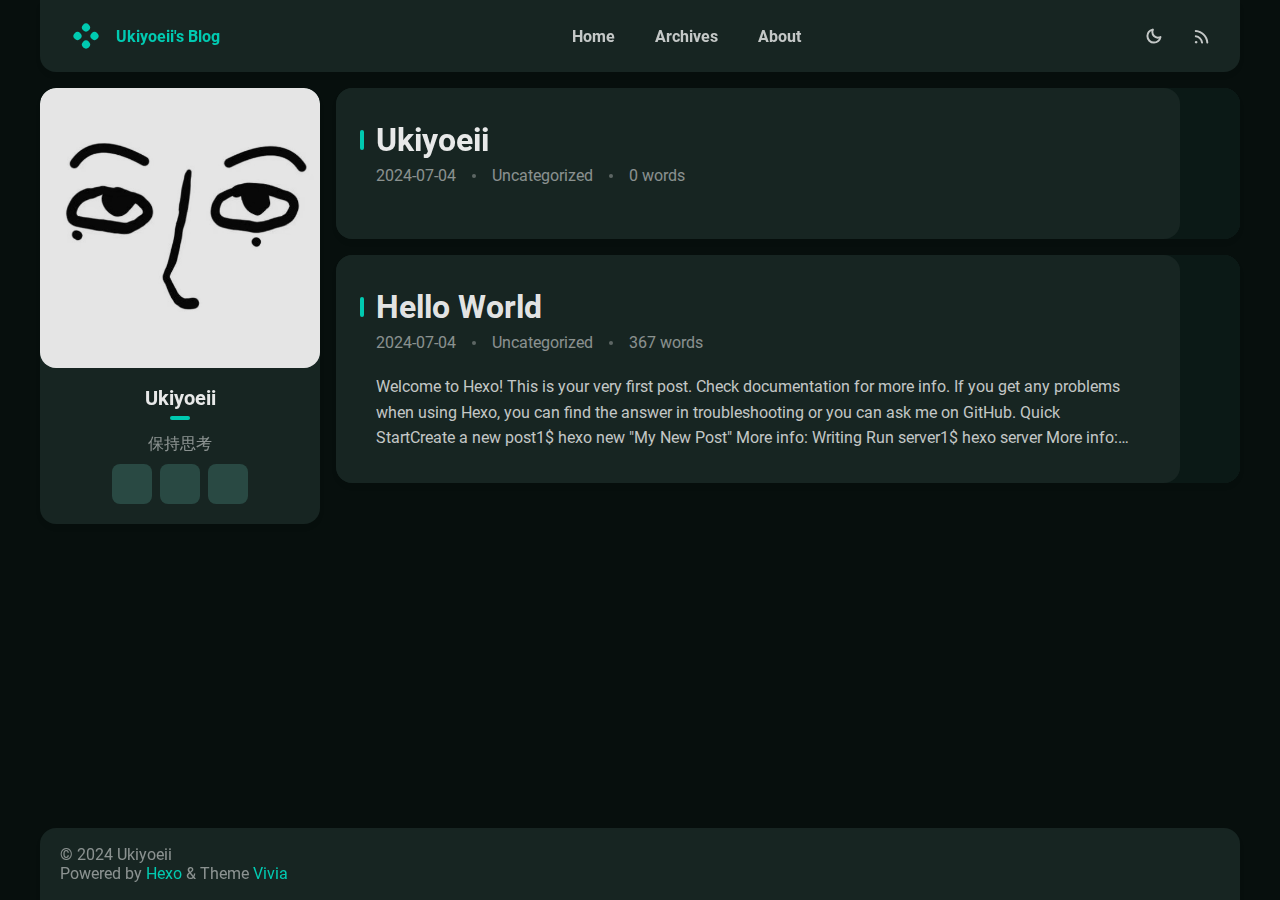
==== commit 22dfe068: "Site updated: 2024-07-05 03:01:56" ====
--- a/index.html
+++ b/index.html
@@ -14,21 +14,21 @@
   
 
   
-  <title>Hexo</title>
+  <title>Ukiyoeii&#39;s Blog</title>
   <meta name="viewport" content="width=device-width, initial-scale=1, shrink-to-fit=no">
 
   <link rel="preload" href="/css/fonts/Roboto-Regular.ttf" as="font" type="font/ttf" crossorigin="anonymous">
   <link rel="preload" href="/css/fonts/Roboto-Bold.ttf" as="font" type="font/ttf" crossorigin="anonymous">
 
   <meta property="og:type" content="website">
-<meta property="og:title" content="Hexo">
-<meta property="og:url" content="http://example.com/index.html">
-<meta property="og:site_name" content="Hexo">
+<meta property="og:title" content="Ukiyoeii&#39;s Blog">
+<meta property="og:url" content="https://ukiyoeii.github.io/index.html">
+<meta property="og:site_name" content="Ukiyoeii&#39;s Blog">
 <meta property="og:locale" content="en_US">
 <meta property="article:author" content="John Doe">
 <meta name="twitter:card" content="summary">
   
-    <link rel="alternate" href="/atom.xml" title="Hexo" type="application/atom+xml">
+    <link rel="alternate" href="/atom.xml" title="Ukiyoeii's Blog" type="application/atom+xml">
   
   
     <link rel="icon" media="(prefers-color-scheme: light)" href="/images/favicon-light-32.png" sizes="32x32">
@@ -60,7 +60,7 @@
         <div class="dot"></div>
         <div class="dot"></div>
       </div>
-      <div>Hexo </div>
+      <div>Ukiyoeii's Blog </div>
     </a>
   </nav>
   <nav id="main-nav">
@@ -116,12 +116,14 @@
   <div class="info-card">
     <div class="avatar">
       
+        <image src=/images/yolooooo.jpg></image>
+      
       <div class="img-dim"></div>
     </div>
     <div class="info">
-      <div class="username">Your Name </div>
+      <div class="username">Ukiyoeii </div>
       <div class="dot"></div>
-      <div class="subtitle">This is the subtitle </div>
+      <div class="subtitle">保持思考 </div>
       <div class="link-list">
         
           <a class="link-btn" target="_blank" rel="noopener" href="https://twitter.com" title="Twitter"><i class="fa-brands fa-twitter"></i></a>
@@ -154,7 +156,7 @@
    
 
 
-<article id="post-hello-world" class="h-entry article article-type-post" itemprop="blogPost" itemscope itemtype="https://schema.org/BlogPosting">
+<article id="post-Ukiyoeii" class="h-entry article article-type-post" itemprop="blogPost" itemscope itemtype="https://schema.org/BlogPosting">
    
   <div class="article-inner">
     <div class="article-main">
@@ -165,6 +167,77 @@
   
     
       <h1 itemprop="name">
+        <a class="p-name article-title" href="/2024/07/04/Ukiyoeii/">Ukiyoeii</a>
+      </h1>
+    
+  
+</div>
+
+        <div class='meta-info-bar'>
+          <div class="meta-info">
+  <time class="dt-published" datetime="2024-07-04T15:39:57.000Z" itemprop="datePublished">2024-07-04</time>
+</div>
+          <div class="need-seperator meta-info">
+            <div class="meta-cate-flex">
+  
+    Uncategorized 
+   
+</div>
+  
+          </div>
+          <div class="wordcount need-seperator meta-info">
+            0 words 
+          </div>
+        </div>
+        
+      </header>
+      <div class="e-content article-entry" itemprop="articleBody">
+        
+          <div class="truncate-text">
+            
+              
+            
+          </div>
+        
+      </div>
+
+         
+    </div>
+    
+     
+    <a class="right-panel  non-pic  "
+      
+      href="/2024/07/04/Ukiyoeii/" 
+    >
+       
+      <i class="fa-solid fa-angle-right non-pic"></i>
+       
+    </a>
+     
+  </div>
+  
+</article>
+
+
+
+
+
+
+
+   
+
+
+<article id="post-hello-world" class="h-entry article article-type-post" itemprop="blogPost" itemscope itemtype="https://schema.org/BlogPosting">
+   
+  <div class="article-inner">
+    <div class="article-main">
+      <header class="article-header">
+        
+<div class="main-title-bar">
+  <div class="main-title-dot"></div>
+  
+    
+      <h1 itemprop="name">
         <a class="p-name article-title" href="/2024/07/04/hello-world/">Hello World</a>
       </h1>
     
@@ -173,7 +246,7 @@
 
         <div class='meta-info-bar'>
           <div class="meta-info">
-  <time class="dt-published" datetime="2024-07-03T16:34:32.944Z" itemprop="datePublished">2024-07-04</time>
+  <time class="dt-published" datetime="2024-07-04T08:01:56.605Z" itemprop="datePublished">2024-07-04</time>
 </div>
           <div class="need-seperator meta-info">
             <div class="meta-cate-flex">
@@ -243,7 +316,7 @@
   
   <div id="footer-info" class="inner">
     
-    &copy; 2024 Your Name<br>
+    &copy; 2024 Ukiyoeii<br>
     Powered by <a href="https://hexo.io/" target="_blank">Hexo</a> & Theme <a target="_blank" rel="noopener" href="https://github.com/saicaca/hexo-theme-vivia">Vivia</a>
   </div>
 </footer>
--- a/css/style.css
+++ b/css/style.css
@@ -5,7 +5,7 @@
   --neut-L30: rgba(255,255,255,0.3);
   --neut-L10: rgba(255,255,255,0.1);
   --banner-dim: rgba(0,0,0,0.2);
-  --primary-hue: 250;
+  --primary-hue: 180;
   --main-title: rgba(255,255,255,0.9);
   --btn-content: var(--neut-L75);
   --btn-content-hover: var(--btn-content);
@@ -73,37 +73,37 @@
 }
 @supports not (color: oklch(0 0 0)) {
   :root {
-    --primary: #63b3ff;
-    --nav-dropdown-bg: #0f171f;
-    --page-background: #090e13;
-    --card-background: #1a222b;
-    --btn-bg: #324457;
-    --btn-hover: #42576e;
-    --btn-active: #4d667f;
-    --card-btn-hover: #222f3c;
-    --card-btn-active: #2d3c4c;
-    --btn-text-hover: #0f171f;
-    --btn-text-active: #0a1017;
-    --timeline-dim-dot: #4d667f;
-    --title-active: #5194d5;
-    --tag-dot: #1a222b;
-    --highlight-selection: #2d3c4c;
-    --article-code-bg: #374a5d;
-    --article-block: #0f171f;
-    --link-hover-bg: #224a71;
-    --link-active-bg: #1b3c5d;
-    --blockquote-bg: #0f171f;
-    --color-picker-range: #374a5d;
-    --badge-bg: #70b3f7;
-    --text-on-light: #1a222b;
-    --pagenav-curr-text: #1a222b;
-    --input-field: #0f171f;
-    --primary-btn-text: #1a222b;
-    --enter-btn-bg: #0f171f;
-    --enter-btn-hover: #222f3c;
-    --enter-btn-active: #2d3c4c;
-    --selection-bg: #224a71;
-    --code-block-selection-bg: #224a71;
+    --primary: #00cab1;
+    --nav-dropdown-bg: #0b1916;
+    --page-background: #070f0d;
+    --card-background: #172522;
+    --btn-bg: #294943;
+    --btn-hover: #385e56;
+    --btn-active: #426d64;
+    --card-btn-hover: #1c332e;
+    --card-btn-active: #25413b;
+    --btn-text-hover: #0b1916;
+    --btn-text-active: #071210;
+    --timeline-dim-dot: #426d64;
+    --title-active: #00a692;
+    --tag-dot: #172522;
+    --highlight-selection: #25413b;
+    --article-code-bg: #2e4f48;
+    --article-block: #0b1916;
+    --link-hover-bg: #005549;
+    --link-active-bg: #00463c;
+    --blockquote-bg: #0b1916;
+    --color-picker-range: #2e4f48;
+    --badge-bg: #3dc6b1;
+    --text-on-light: #172522;
+    --pagenav-curr-text: #172522;
+    --input-field: #0b1916;
+    --primary-btn-text: #172522;
+    --enter-btn-bg: #0b1916;
+    --enter-btn-hover: #1c332e;
+    --enter-btn-active: #25413b;
+    --selection-bg: #005549;
+    --code-block-selection-bg: #005549;
   }
 }
 :root[theme='light'] {
@@ -158,31 +158,31 @@
 }
 @supports not (color: oklch(0 0 0)) {
   :root[theme='light'] {
-    --primary: #53a3f2;
-    --page-background: #eaeff5;
-    --nav-dropdown-bg: #f6f9fc;
-    --btn-bg: #e2f0ff;
-    --btn-content: #3275b4;
-    --btn-hover: #c6e1ff;
-    --btn-active: #a6d2ff;
-    --btn-text-hover: #e2f0ff;
-    --btn-text-active: #f4f9ff;
-    --btn-text-content: #53a3f2;
-    --card-btn-hover: #f6f9fc;
-    --card-btn-active: #d0e0f2;
-    --title-active: #4284c5;
-    --link-hover-bg: #e2f0ff;
-    --link-active-bg: #c6e1ff;
-    --article-code-bg: #e5f0fc;
-    --blockquote-bg: #f6f9fc;
-    --badge-bg: #e5f0fc;
-    --text-on-light: #3275b4;
-    --color-picker-range: #e5f0fc;
-    --input-field: #f6f9fc;
-    --enter-btn-bg: #f6f9fc;
-    --enter-btn-hover: #ebf3fc;
-    --enter-btn-active: #d0e0f2;
-    --selection-bg: #c6e1ff;
+    --primary: #00baa2;
+    --page-background: #e8f1ef;
+    --nav-dropdown-bg: #f5faf8;
+    --btn-bg: #def4ef;
+    --btn-content: #008774;
+    --btn-hover: #bbe9df;
+    --btn-active: #92dfd0;
+    --btn-text-hover: #def4ef;
+    --btn-text-active: #f2fbf9;
+    --btn-text-content: #00baa2;
+    --card-btn-hover: #f5faf8;
+    --card-btn-active: #cae5df;
+    --title-active: #009783;
+    --link-hover-bg: #def4ef;
+    --link-active-bg: #bbe9df;
+    --article-code-bg: #e1f3ef;
+    --blockquote-bg: #f5faf8;
+    --badge-bg: #e1f3ef;
+    --text-on-light: #008774;
+    --color-picker-range: #e1f3ef;
+    --input-field: #f5faf8;
+    --enter-btn-bg: #f5faf8;
+    --enter-btn-hover: #e8f5f2;
+    --enter-btn-active: #cae5df;
+    --selection-bg: #bbe9df;
   }
 }
 body {
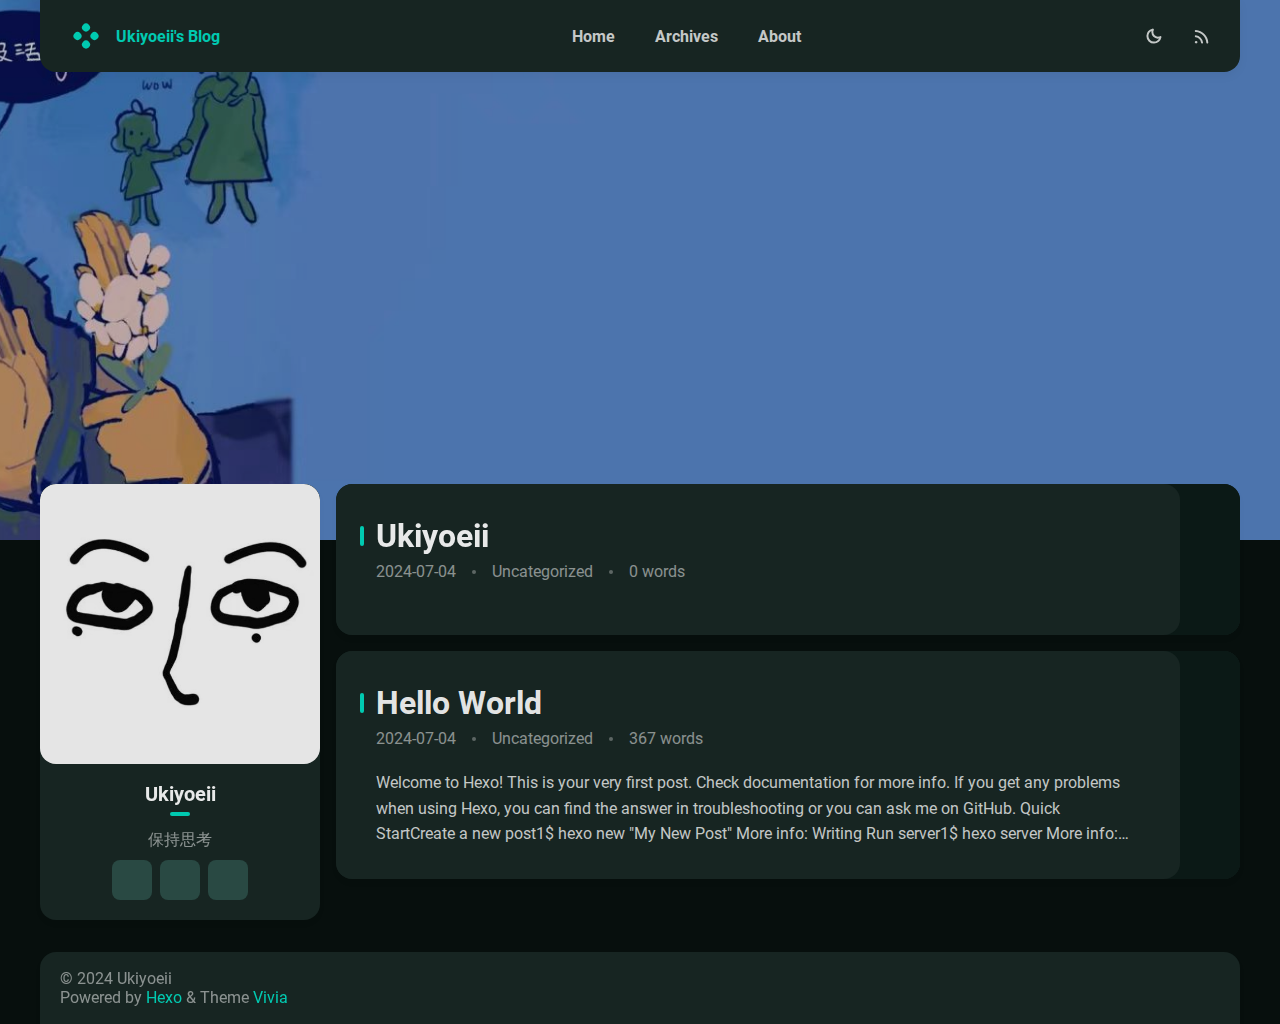
==== commit 6c6cfcb8: "Site updated: 2024-07-05 11:30:18" ====
--- a/index.html
+++ b/index.html
@@ -1,7 +1,7 @@
 <!DOCTYPE html>
 
 
-<html theme="dark" showBanner="true" hasBanner="false" > 
+<html theme="dark" showBanner="true" hasBanner="true" > 
 <link href="https://cdn.staticfile.org/font-awesome/6.4.2/css/fontawesome.min.css" rel="stylesheet">
 <link href="https://cdn.staticfile.org/font-awesome/6.4.2/css/brands.min.css" rel="stylesheet">
 <link href="https://cdn.staticfile.org/font-awesome/6.4.2/css/solid.min.css" rel="stylesheet">
@@ -31,14 +31,7 @@
     <link rel="alternate" href="/atom.xml" title="Ukiyoeii's Blog" type="application/atom+xml">
   
   
-    <link rel="icon" media="(prefers-color-scheme: light)" href="/images/favicon-light-32.png" sizes="32x32">
-    <link rel="icon" media="(prefers-color-scheme: light)" href="/images/favicon-light-128.png" sizes="128x128">
-    <link rel="icon" media="(prefers-color-scheme: light)" href="/images/favicon-light-180.png" sizes="180x180">
-    <link rel="icon" media="(prefers-color-scheme: light)" href="/images/favicon-light-192.png" sizes="192x192">
-    <link rel="icon" media="(prefers-color-scheme: dark)" href="/images/favicon-dark-32.png" sizes="32x32">
-    <link rel="icon" media="(prefers-color-scheme: dark)" href="/images/favicon-dark-128.png" sizes="128x128">
-    <link rel="icon" media="(prefers-color-scheme: dark)" href="/images/favicon-dark-180.png" sizes="180x180">
-    <link rel="icon" media="(prefers-color-scheme: dark)" href="/images/favicon-dark-192.png" sizes="192x192">
+    <link rel="shortcut icon" href="/images/favicon_aa.jpg">
   
   
   
@@ -48,6 +41,13 @@
 
 <body>
   
+  
+    
+<div id="banner" class=" is_home ">
+  <img src="/images/backggggg.jpg" itemprop="image">
+  <div id="banner-dim"></div>
+</div>
+ 
    
   <div id="main-grid" class="  ">
     <div id="nav" class=" is_home "  >
